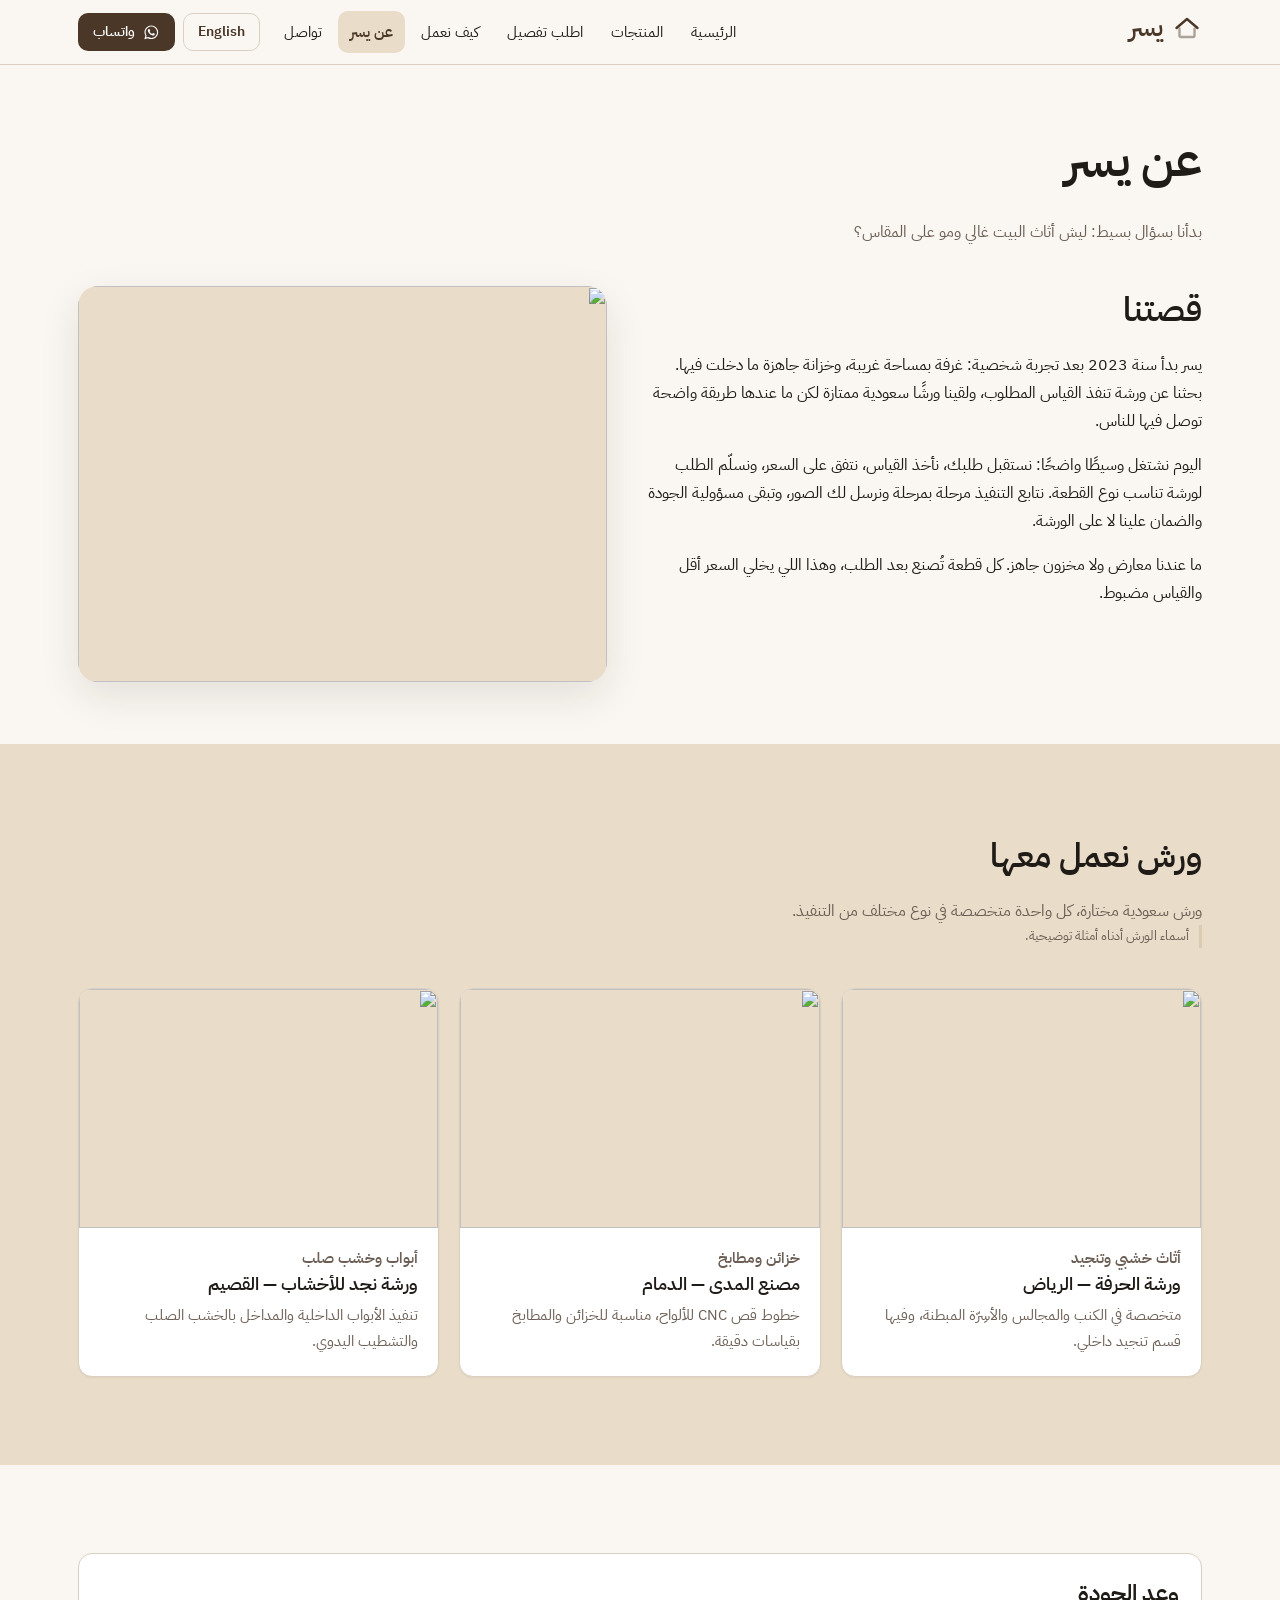
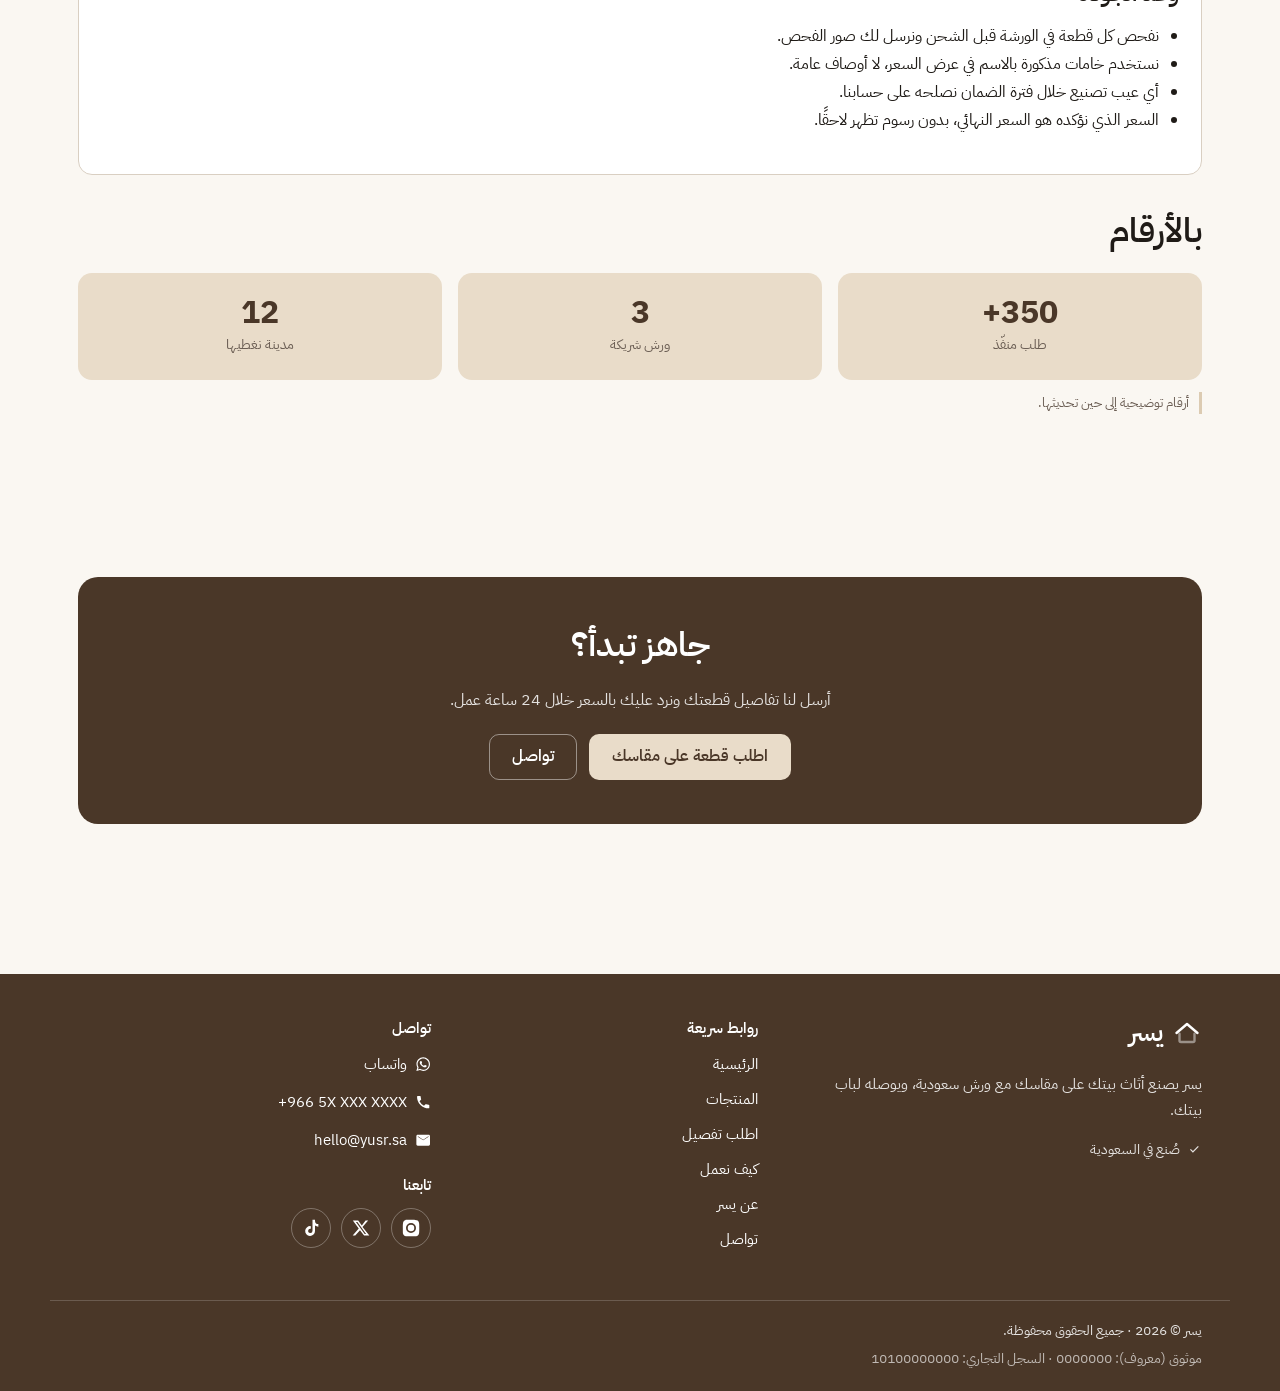
==== about.html @ 86673bbb "Yusr | يسر — bilingual made-to-order furnishing site A static, no-build site for a Saudi made-to-ord" ====
<!doctype html>
<html lang="ar" dir="rtl">
<head>
<meta charset="utf-8">
<meta name="viewport" content="width=device-width, initial-scale=1">
<title>عن يسر | صناعة سعودية على المقاس</title>
<meta name="description" content="قصة يسر، الورش الشريكة، ووعد الجودة الذي نلتزم به في كل طلب.">
<meta name="theme-color" content="#4A3728">
<meta property="og:type" content="website">
<meta property="og:site_name" content="يسر | Yusr">
<meta property="og:url" content="https://yasser1164-ux.github.io/yusr/about.html">
<!-- TODO: confirm — replace with a real 1200x630 og.png share image -->
<meta property="og:image" content="https://yasser1164-ux.github.io/yusr/assets/logo.svg">
<meta name="twitter:card" content="summary">
<link rel="canonical" href="https://yasser1164-ux.github.io/yusr/about.html">
<link rel="icon" type="image/svg+xml" href="assets/favicon.svg">
<link rel="preconnect" href="https://fonts.googleapis.com">
<link rel="preconnect" href="https://fonts.gstatic.com" crossorigin>
<link rel="stylesheet" href="https://fonts.googleapis.com/css2?family=IBM+Plex+Sans+Arabic:wght@400;500;600&family=IBM+Plex+Sans:wght@400;500;600&display=swap">
<link rel="stylesheet" href="css/styles.css">
</head>
<body data-page="about">
<div id="header-slot"></div>

<main id="main">
  <section class="section section--tight">
    <div class="container">
      <div class="section__head">
        <h1 data-i18n="about.title"></h1>
        <p data-i18n="about.lead"></p>
      </div>

      <div class="hero__grid" style="align-items:start">
        <div class="prose">
          <h2 data-i18n="about.storyTitle"></h2>
          <!-- TODO: confirm — founding year and the founding story details -->
          <p data-i18n="about.storyP1"></p>
          <p data-i18n="about.storyP2"></p>
          <p data-i18n="about.storyP3"></p>
        </div>

        <div class="hero__media">
          <!-- TODO: replace image -->
          <img src="https://picsum.photos/seed/yusr-workshop/1000/750" width="1000" height="750"
               alt="" loading="lazy" decoding="async">
        </div>
      </div>
    </div>
  </section>

  <section class="section section--sand">
    <div class="container">
      <div class="section__head">
        <h2 data-i18n="about.partnersTitle"></h2>
        <p data-i18n="about.partnersText"></p>
        <p class="note-sample" data-i18n="about.partnersNote"></p>
      </div>

      <!-- TODO: confirm — replace with the real partner workshops -->
      <div class="grid grid--3">
        <article class="card">
          <div class="cat-card__media"><!-- TODO: replace image -->
            <img src="https://picsum.photos/seed/yusr-partner-1/800/600" width="800" height="600" alt="" loading="lazy" decoding="async"></div>
          <div class="cat-card__body">
            <p class="partner__role" data-i18n="about.p1.s"></p>
            <h3 data-i18n="about.p1.n"></h3>
            <p data-i18n="about.p1.d"></p>
          </div>
        </article>

        <article class="card">
          <div class="cat-card__media"><!-- TODO: replace image -->
            <img src="https://picsum.photos/seed/yusr-partner-2/800/600" width="800" height="600" alt="" loading="lazy" decoding="async"></div>
          <div class="cat-card__body">
            <p class="partner__role" data-i18n="about.p2.s"></p>
            <h3 data-i18n="about.p2.n"></h3>
            <p data-i18n="about.p2.d"></p>
          </div>
        </article>

        <article class="card">
          <div class="cat-card__media"><!-- TODO: replace image -->
            <img src="https://picsum.photos/seed/yusr-partner-3/800/600" width="800" height="600" alt="" loading="lazy" decoding="async"></div>
          <div class="cat-card__body">
            <p class="partner__role" data-i18n="about.p3.s"></p>
            <h3 data-i18n="about.p3.n"></h3>
            <p data-i18n="about.p3.d"></p>
          </div>
        </article>
      </div>
    </div>
  </section>

  <section class="section">
    <div class="container">
      <div class="panel">
        <h2 data-i18n="about.promiseTitle"></h2>
        <ul>
          <li data-i18n="about.promiseList.a"></li>
          <li data-i18n="about.promiseList.b"></li>
          <li data-i18n="about.promiseList.c"></li>
          <li data-i18n="about.promiseList.d"></li>
        </ul>
      </div>

      <div style="margin-block-start:32px">
        <h2 data-i18n="about.statsTitle"></h2>
        <!-- TODO: confirm — replace these figures with real numbers -->
        <ul class="stats">
          <li class="stat"><strong>350+</strong><span data-i18n="about.stat1"></span></li>
          <li class="stat"><strong>3</strong><span data-i18n="about.stat2"></span></li>
          <li class="stat"><strong>12</strong><span data-i18n="about.stat3"></span></li>
        </ul>
        <p class="note-sample" style="margin-block-start:12px" data-i18n="about.statsNote"></p>
      </div>
    </div>
  </section>

  <section class="section section--tight">
    <div class="container">
      <div class="cta-band">
        <h2 data-i18n="how.cta"></h2>
        <p data-i18n="how.ctaText"></p>
        <div class="btn-row">
          <a class="btn btn--secondary" href="custom.html"><span data-i18n="home.hero.ctaSecondary"></span></a>
          <a class="btn btn--ghost" href="contact.html"><span data-i18n="nav.contact"></span></a>
        </div>
      </div>
    </div>
  </section>
</main>

<div id="footer-slot"></div>

<script type="module" src="js/main.js"></script>
</body>
</html>
---- css/styles.css ----
/* ==========================================================================
   Yusr | يسر — two-colour system: Walnut + Sand, on warm neutrals.
   Written with logical properties so RTL mirrors without overrides.
   ========================================================================== */

:root {
  /* Brand — only these two */
  --walnut: #4A3728;
  --sand: #E9DCC9;

  /* Neutrals */
  --bg: #FAF7F2;
  --surface: #FFFFFF;
  --text: #1F1B17;
  --muted: #6B5E54;
  --border: #D9CFC2;

  /* Derived */
  --walnut-soft: rgba(74, 55, 40, 0.08);
  --walnut-hover: #3A2B1F;
  --sand-deep: #DCCBB2;

  /* Type */
  --font-en: 'IBM Plex Sans', system-ui, -apple-system, 'Segoe UI', sans-serif;
  --font-ar: 'IBM Plex Sans Arabic', 'IBM Plex Sans', system-ui, 'Segoe UI', sans-serif;
  --font: var(--font-en);
  --line: 1.6;

  /* Space + shape */
  --radius-sm: 10px;
  --radius: 14px;
  --radius-lg: 20px;
  --shadow-sm: 0 1px 2px rgba(31, 27, 23, 0.05);
  --shadow: 0 6px 20px rgba(31, 27, 23, 0.07);
  --shadow-lg: 0 14px 40px rgba(31, 27, 23, 0.10);
  --container: 1180px;
  --gutter: 20px;
  --section-y: 56px;
}

:root:lang(ar),
html[lang='ar'] {
  --font: var(--font-ar);
  --line: 1.75;
}

/* ------------------------------------------------------------- reset --- */

*,
*::before,
*::after { box-sizing: border-box; }

html { -webkit-text-size-adjust: 100%; scroll-behavior: smooth; }

@media (prefers-reduced-motion: reduce) {
  html { scroll-behavior: auto; }
  *, *::before, *::after { animation-duration: .01ms !important; transition-duration: .01ms !important; }
}

body {
  margin: 0;
  background: var(--bg);
  color: var(--text);
  font-family: var(--font);
  font-size: 16px;
  line-height: var(--line);
  -webkit-font-smoothing: antialiased;
}

img, svg { display: block; max-width: 100%; }
img { height: auto; }
svg { width: 1.25em; height: 1.25em; flex: none; }

h1, h2, h3, h4, h5 {
  margin: 0 0 .5em;
  font-weight: 600;
  line-height: 1.25;
  letter-spacing: -0.01em;
}
html[lang='ar'] h1, html[lang='ar'] h2, html[lang='ar'] h3,
html[lang='ar'] h4, html[lang='ar'] h5 { line-height: 1.4; letter-spacing: 0; }

h1, .h1 { font-size: clamp(1.85rem, 1.2rem + 2.6vw, 3rem); }
h2, .h2 { font-size: clamp(1.5rem, 1.1rem + 1.6vw, 2.15rem); }
h3, .h3 { font-size: clamp(1.15rem, 1rem + .7vw, 1.4rem); }
.h5 { font-size: 1.05rem; font-weight: 600; margin-block: 1.5em .6em; }

p { margin: 0 0 1em; }
ul, ol { margin: 0 0 1em; padding-inline-start: 1.25em; }

a { color: var(--walnut); text-decoration-thickness: 1px; text-underline-offset: 3px; }
a:hover { color: var(--walnut-hover); }

:focus-visible {
  outline: 3px solid var(--walnut);
  outline-offset: 2px;
  border-radius: 4px;
}

/* Directional icons flip with the writing direction. */
[dir='rtl'] .i-dir { transform: scaleX(-1); }

/* --------------------------------------------------------- utilities --- */

.container {
  width: 100%;
  max-width: var(--container);
  margin-inline: auto;
  padding-inline: var(--gutter);
}

.visually-hidden {
  position: absolute !important;
  width: 1px; height: 1px;
  padding: 0; margin: -1px;
  overflow: hidden; clip: rect(0 0 0 0); clip-path: inset(50%);
  white-space: nowrap; border: 0;
}

.muted { color: var(--muted); }
.small { font-size: .875rem; }
.center { text-align: center; }
[hidden] { display: none !important; }

.skip-link {
  position: absolute;
  inset-block-start: -100px;
  inset-inline-start: var(--gutter);
  z-index: 100;
  background: var(--walnut);
  color: #fff;
  padding: 10px 16px;
  border-radius: 0 0 var(--radius-sm) var(--radius-sm);
  text-decoration: none;
}
.skip-link:focus { inset-block-start: 0; color: #fff; }

.section { padding-block: var(--section-y); }
.section--sand { background: var(--sand); }
.section--tight { padding-block: calc(var(--section-y) * .7); }

.section__head { max-width: 62ch; margin-block-end: 32px; }
.section__head--center { margin-inline: auto; text-align: center; }
.section__head p { color: var(--muted); margin: 0; }

.grid { display: grid; gap: 20px; }
.grid--2 { grid-template-columns: 1fr; }
.grid--3 { grid-template-columns: 1fr; }
.grid--4 { grid-template-columns: 1fr; }

.eyebrow {
  display: inline-flex;
  align-items: center;
  gap: 8px;
  font-size: .8rem;
  font-weight: 600;
  letter-spacing: .04em;
  text-transform: uppercase;
  color: var(--walnut);
  background: var(--sand);
  border-radius: 999px;
  padding: 6px 14px;
  margin-block-end: 16px;
}
html[lang='ar'] .eyebrow { text-transform: none; letter-spacing: 0; }

.chip {
  display: inline-flex;
  align-items: center;
  gap: 6px;
  font-size: .8rem;
  border-radius: 999px;
  padding: 5px 12px;
  margin: 0;
}
.chip--soft { background: var(--sand); color: var(--walnut); }

.notice {
  border: 1px solid var(--border);
  background: var(--surface);
  border-radius: var(--radius);
  padding: 20px;
}
.notice--warn { border-inline-start: 4px solid var(--walnut); }
.notice p:last-child { margin: 0; }

.note-sample {
  font-size: .8rem;
  color: var(--muted);
  border-inline-start: 3px solid var(--sand-deep);
  padding-inline-start: 10px;
}

/* ----------------------------------------------------------- buttons --- */

.btn {
  display: inline-flex;
  align-items: center;
  justify-content: center;
  gap: 8px;
  min-height: 46px;
  padding: 11px 22px;
  border: 1px solid transparent;
  border-radius: var(--radius-sm);
  font: inherit;
  font-weight: 600;
  line-height: 1.2;
  text-decoration: none;
  cursor: pointer;
  transition: background-color .18s ease, color .18s ease, border-color .18s ease, transform .18s ease;
}
.btn:active { transform: translateY(1px); }
.btn svg { width: 1.15em; height: 1.15em; }

.btn--primary { background: var(--walnut); color: #fff; }
.btn--primary:hover { background: var(--walnut-hover); color: #fff; }

.btn--secondary { background: var(--sand); color: var(--walnut); }
.btn--secondary:hover { background: var(--sand-deep); color: var(--walnut); }

.btn--ghost { background: transparent; color: var(--walnut); border-color: var(--border); }
.btn--ghost:hover { background: var(--walnut-soft); }

.btn--sm { min-height: 38px; padding: 7px 14px; font-size: .9rem; }
.btn--block { display: flex; width: 100%; }

.btn-row { display: flex; flex-wrap: wrap; gap: 12px; }

/* ------------------------------------------------------------ header --- */

.site-header {
  position: sticky;
  inset-block-start: 0;
  z-index: 50;
  background: rgba(250, 247, 242, 0.92);
  backdrop-filter: blur(8px);
  border-block-end: 1px solid var(--border);
}

.site-header__inner {
  display: flex;
  align-items: center;
  gap: 12px;
  min-height: 64px;
}

.site-header__brand { text-decoration: none; margin-inline-end: auto; }

.logo { display: inline-flex; align-items: center; gap: 9px; color: var(--walnut); }
.logo__mark { width: 30px; height: 30px; }
.logo__word { font-size: 1.45rem; font-weight: 600; line-height: 1; letter-spacing: -0.01em; }
html[lang='ar'] .logo__word { font-size: 1.6rem; }

.site-header__actions { display: flex; align-items: center; gap: 8px; }

.nav { display: none; }
.nav__list {
  display: flex;
  align-items: center;
  gap: 4px;
  list-style: none;
  margin: 0;
  padding: 0;
}
.nav__link {
  display: block;
  padding: 8px 12px;
  border-radius: var(--radius-sm);
  color: var(--text);
  text-decoration: none;
  font-size: .95rem;
}
.nav__link:hover { background: var(--walnut-soft); color: var(--walnut); }
.nav__link[aria-current='page'] { color: var(--walnut); font-weight: 600; background: var(--sand); }

.nav-toggle {
  display: inline-flex;
  align-items: center;
  justify-content: center;
  width: 42px; height: 42px;
  padding: 0;
  background: transparent;
  border: 1px solid var(--border);
  border-radius: var(--radius-sm);
  color: var(--walnut);
  cursor: pointer;
}
.nav-toggle__close { display: none; }
.nav-toggle[aria-expanded='true'] .nav-toggle__open { display: none; }
.nav-toggle[aria-expanded='true'] .nav-toggle__close { display: inline-flex; }

body.nav-open .nav {
  display: block;
  position: fixed;
  inset-block-start: 64px;
  inset-inline: 0;
  inset-block-end: 0;
  background: var(--bg);
  border-block-start: 1px solid var(--border);
  padding: 16px var(--gutter) 40px;
  overflow-y: auto;
}
body.nav-open .nav__list { flex-direction: column; align-items: stretch; gap: 2px; }
body.nav-open .nav__link { padding: 14px 12px; font-size: 1.05rem; }
body.nav-open { overflow: hidden; }

.header-wa span:not(.visually-hidden) { display: none; }

/* --------------------------------------------------------------- hero -- */

.hero { padding-block: 32px var(--section-y); }
.hero__grid { display: grid; gap: 28px; align-items: center; }
.hero__title { margin-block-end: .4em; }
.hero__text { font-size: 1.05rem; color: var(--muted); max-width: 54ch; }
.hero__media {
  position: relative;
  border-radius: var(--radius-lg);
  overflow: hidden;
  box-shadow: var(--shadow-lg);
  background: var(--sand);
  aspect-ratio: 4 / 3;
}
.hero__media img { width: 100%; height: 100%; object-fit: cover; }

.hero__badges {
  display: flex;
  flex-wrap: wrap;
  gap: 10px;
  margin-block-start: 24px;
  padding: 0;
  list-style: none;
}
.hero__badges li {
  display: inline-flex;
  align-items: center;
  gap: 7px;
  font-size: .85rem;
  color: var(--walnut);
  background: var(--sand);
  border-radius: 999px;
  padding: 7px 14px;
}
.hero__badges svg { width: 1em; height: 1em; }

/* -------------------------------------------------------------- cards -- */

.card {
  background: var(--surface);
  border: 1px solid var(--border);
  border-radius: var(--radius);
  box-shadow: var(--shadow-sm);
  overflow: hidden;
  transition: box-shadow .2s ease, transform .2s ease;
}
.card:hover { box-shadow: var(--shadow); transform: translateY(-2px); }

.value-card {
  background: var(--surface);
  border: 1px solid var(--border);
  border-radius: var(--radius);
  padding: 24px;
}
.value-card__icon {
  display: inline-flex;
  align-items: center;
  justify-content: center;
  width: 46px; height: 46px;
  border-radius: 12px;
  background: var(--sand);
  color: var(--walnut);
  margin-block-end: 14px;
}
.value-card__icon svg { width: 1.5em; height: 1.5em; }
.value-card h3 { font-size: 1.05rem; }
.value-card p { margin: 0; color: var(--muted); font-size: .95rem; }

/* Category cards */
.cat-card {
  display: flex;
  flex-direction: column;
  background: var(--surface);
  border: 1px solid var(--border);
  border-radius: var(--radius);
  overflow: hidden;
  text-decoration: none;
  color: inherit;
  box-shadow: var(--shadow-sm);
  transition: box-shadow .2s ease, transform .2s ease;
}
.cat-card:hover { box-shadow: var(--shadow); transform: translateY(-2px); color: inherit; }
.cat-card__media { aspect-ratio: 3 / 2; background: var(--sand); }
.cat-card__media img { width: 100%; height: 100%; object-fit: cover; }
.cat-card__body { padding: 18px 20px 22px; }
.cat-card__body h3 { font-size: 1.1rem; margin-block-end: .35em; }
.cat-card__body p { margin: 0; color: var(--muted); font-size: .92rem; }
.cat-card__more {
  display: inline-flex; align-items: center; gap: 6px;
  margin-block-start: 14px; font-weight: 600; font-size: .9rem; color: var(--walnut);
}
.cat-card__more svg { width: 1em; height: 1em; }

/* Product cards */
.product-card { display: flex; flex-direction: column; }
.product-card__media { display: block; aspect-ratio: 4 / 3; background: var(--sand); }
.product-card__img { width: 100%; height: 100%; object-fit: cover; }
.product-card__body { display: flex; flex-direction: column; gap: 10px; padding: 18px 18px 20px; flex: 1; }
.product-card__body > .chip { align-self: start; }
.product-card__title { font-size: 1.05rem; margin: 0; }
.product-card__title a { text-decoration: none; }
.product-card__title a:hover { text-decoration: underline; }
.product-card__short { margin: 0; font-size: .9rem; }
.product-card__meta { list-style: none; margin: 0; padding: 0; display: grid; gap: 6px; font-size: .85rem; color: var(--muted); }
.product-card__meta li { display: flex; align-items: center; gap: 7px; }
.product-card__meta svg { width: 1.05em; height: 1.05em; color: var(--walnut); }
.product-card .btn { margin-block-start: auto; }

.price { margin: 0; display: flex; align-items: baseline; gap: 6px; flex-wrap: wrap; }
.price__label { font-size: .82rem; color: var(--muted); }
.price__value { font-size: 1.15rem; color: var(--walnut); }

/* --------------------------------------------------------- catalogue --- */

.catalog__tools { display: grid; gap: 16px; margin-block-end: 24px; }
.catalog__filters { display: flex; flex-wrap: wrap; gap: 8px; }

.chip--filter {
  background: var(--surface);
  border: 1px solid var(--border);
  color: var(--text);
  font: inherit;
  font-size: .9rem;
  cursor: pointer;
  padding: 8px 16px;
  min-height: 40px;
}
.chip--filter:hover { background: var(--walnut-soft); }
.chip--filter[aria-pressed='true'] {
  background: var(--walnut);
  border-color: var(--walnut);
  color: #fff;
  font-weight: 600;
}

.search {
  position: relative;
  display: flex;
  align-items: center;
}
.search input {
  width: 100%;
  min-height: 46px;
  padding: 11px 16px;
  border: 1px solid var(--border);
  border-radius: var(--radius-sm);
  background: var(--surface);
  font: inherit;
  color: var(--text);
}
.catalog__count { font-size: .9rem; color: var(--muted); margin: 0; }

/* ------------------------------------------------------ product page --- */

.breadcrumb { margin-block-end: 20px; font-size: .9rem; }
.breadcrumb a { display: inline-flex; align-items: center; gap: 6px; text-decoration: none; }
.breadcrumb a:hover { text-decoration: underline; }
.breadcrumb svg { width: 1em; height: 1em; transform: scaleX(-1); }
[dir='rtl'] .breadcrumb svg { transform: none; }

.detail { display: grid; gap: 32px; align-items: start; }
.gallery { margin: 0; }
.gallery__main {
  border-radius: var(--radius-lg);
  overflow: hidden;
  background: var(--sand);
  aspect-ratio: 4 / 3;
  box-shadow: var(--shadow);
}
.gallery__main img { width: 100%; height: 100%; object-fit: cover; }
.gallery__thumbs { display: flex; gap: 10px; margin-block-start: 12px; flex-wrap: wrap; }
.gallery__thumb {
  width: 78px;
  padding: 0;
  border: 2px solid transparent;
  border-radius: var(--radius-sm);
  overflow: hidden;
  background: var(--sand);
  cursor: pointer;
  aspect-ratio: 4 / 3;
}
.gallery__thumb img { width: 100%; height: 100%; object-fit: cover; }
.gallery__thumb[aria-pressed='true'] { border-color: var(--walnut); }

.detail__title { margin-block: .2em .3em; }
.detail__price { display: flex; align-items: baseline; gap: 8px; flex-wrap: wrap; font-size: 1.1rem; margin-block-end: .2em; }
.detail__price strong { color: var(--walnut); font-size: 1.25rem; }
.detail__desc { margin-block-start: 1.2em; }
.detail__options {
  background: var(--sand);
  border-radius: var(--radius);
  padding: 20px;
  margin-block: 24px;
}
.detail__options .h5 { margin-block-start: 0; }

.specs { margin: 0; border: 1px solid var(--border); border-radius: var(--radius); overflow: hidden; background: var(--surface); }
.specs__row { display: grid; grid-template-columns: 1fr 1.4fr; gap: 12px; padding: 12px 16px; border-block-end: 1px solid var(--border); }
.specs__row:last-child { border-block-end: 0; }
.specs dt { color: var(--muted); font-size: .9rem; margin: 0; }
.specs dd { margin: 0; font-size: .95rem; }

/* --------------------------------------------------------- processes --- */

.steps { list-style: none; margin: 0; padding: 0; display: grid; gap: 18px; counter-reset: step; }
.step {
  position: relative;
  background: var(--surface);
  border: 1px solid var(--border);
  border-radius: var(--radius);
  padding: 24px 22px;
}
.step__num {
  display: inline-flex;
  align-items: center;
  justify-content: center;
  width: 38px; height: 38px;
  border-radius: 50%;
  background: var(--walnut);
  color: #fff;
  font-weight: 600;
  margin-block-end: 14px;
}
.step h3 { font-size: 1.05rem; }
.step p { margin: 0; color: var(--muted); font-size: .95rem; }

/* ------------------------------------------------------ testimonials --- */

.quote {
  background: var(--surface);
  border: 1px solid var(--border);
  border-radius: var(--radius);
  padding: 24px;
  margin: 0;
  display: flex;
  flex-direction: column;
  gap: 14px;
}
.quote blockquote { margin: 0; font-size: 1rem; }
.quote figcaption { color: var(--muted); font-size: .9rem; margin-block-start: auto; }
.quote figcaption strong { color: var(--text); display: block; font-weight: 600; }

/* -------------------------------------------------------------- trust -- */

.trust { display: grid; gap: 16px; }
.trust__item {
  background: var(--surface);
  border: 1px solid var(--border);
  border-radius: var(--radius);
  padding: 18px 20px;
  display: flex;
  align-items: center;
  gap: 14px;
}
.trust__item svg { width: 1.6em; height: 1.6em; color: var(--walnut); }
.trust__item p { margin: 0; font-size: .92rem; }
.trust__item strong { display: block; font-size: .82rem; color: var(--muted); font-weight: 400; }

/* ---------------------------------------------------------- accordion -- */

.accordion { border: 1px solid var(--border); border-radius: var(--radius); overflow: hidden; background: var(--surface); }
.accordion__item + .accordion__item { border-block-start: 1px solid var(--border); }
.accordion__trigger {
  display: flex;
  align-items: center;
  justify-content: space-between;
  gap: 16px;
  width: 100%;
  padding: 18px 20px;
  background: transparent;
  border: 0;
  font: inherit;
  font-weight: 600;
  color: var(--text);
  text-align: start;
  cursor: pointer;
}
.accordion__trigger:hover { background: var(--walnut-soft); }
.accordion__trigger svg { color: var(--walnut); transition: transform .2s ease; }
.accordion__trigger[aria-expanded='true'] svg { transform: rotate(180deg); }
.accordion__panel { padding: 0 20px 20px; color: var(--muted); }
.accordion__panel p { margin: 0; }

/* -------------------------------------------------------------- forms -- */

.form { display: grid; gap: 20px; }
.form__section {
  background: var(--surface);
  border: 1px solid var(--border);
  border-radius: var(--radius);
  padding: 22px 20px;
}
.form__section legend {
  font-weight: 600;
  padding-inline: 8px;
  margin-inline-start: -8px;
}
.form__grid { display: grid; gap: 16px; margin-block-start: 14px; }

.field { display: grid; gap: 6px; margin: 0; }
.field__label { font-size: .92rem; font-weight: 600; }
.field__label .optional { font-weight: 400; color: var(--muted); font-size: .85em; }
.field__input, .field textarea, .field select {
  width: 100%;
  min-height: 46px;
  padding: 11px 14px;
  border: 1px solid var(--border);
  border-radius: var(--radius-sm);
  background: var(--surface);
  font: inherit;
  color: var(--text);
}
.field textarea { min-height: 120px; resize: vertical; }
.field__input:focus-visible, .field textarea:focus-visible, .field select:focus-visible { border-color: var(--walnut); }
.field__hint { font-size: .82rem; color: var(--muted); margin: 0; }
.field__error { font-size: .85rem; color: #8A2B18; font-weight: 600; margin: 0; }
.field [aria-invalid='true'] { border-color: #8A2B18; }
.field__input[aria-invalid='true'], .field textarea[aria-invalid='true'], .field select[aria-invalid='true'] { border-color: #8A2B18; }

.dims { display: grid; grid-template-columns: repeat(3, 1fr); gap: 10px; }
.dims .field__label { font-size: .82rem; font-weight: 400; color: var(--muted); }

.form__actions { display: grid; gap: 10px; }

.success {
  background: var(--sand);
  border-radius: var(--radius);
  padding: 28px 24px;
  text-align: center;
}
.success__icon {
  display: inline-flex; align-items: center; justify-content: center;
  width: 56px; height: 56px; border-radius: 50%;
  background: var(--walnut); color: #fff; margin-block-end: 14px;
}
.success__icon svg { width: 1.8em; height: 1.8em; }
.success h2 { font-size: 1.3rem; }
.success h2:focus-visible { outline-offset: 6px; }
.success .btn-row { justify-content: center; margin-block-start: 18px; }

/* -------------------------------------------------------------- prose -- */

.prose { max-width: 70ch; }
.prose h2 { margin-block-start: 1.6em; }
.prose h2:first-child { margin-block-start: 0; }
.prose ul { padding-inline-start: 1.15em; }
.prose li { margin-block-end: .5em; }
.prose li::marker { color: var(--walnut); }

.panel {
  background: var(--surface);
  border: 1px solid var(--border);
  border-radius: var(--radius);
  padding: 24px 22px;
}
.panel + .panel { margin-block-start: 18px; }
.panel h2 { margin-block-start: 0; font-size: clamp(1.2rem, 1.05rem + .5vw, 1.45rem); }

.partner__role { font-size: .85rem; color: var(--walnut); font-weight: 600; margin-block-end: .4em; }

.stats { display: grid; gap: 16px; list-style: none; margin: 0; padding: 0; }
.stat { background: var(--sand); border-radius: var(--radius); padding: 22px; text-align: center; }
.stat strong { display: block; font-size: 2rem; color: var(--walnut); line-height: 1.1; }
.stat span { font-size: .9rem; color: var(--muted); }

.contact-card {
  background: var(--surface);
  border: 1px solid var(--border);
  border-radius: var(--radius);
  padding: 22px 20px;
  display: flex;
  flex-direction: column;
  gap: 8px;
}
.contact-card__icon {
  display: inline-flex; align-items: center; justify-content: center;
  width: 44px; height: 44px; border-radius: 12px;
  background: var(--sand); color: var(--walnut);
}
.contact-card h2 { font-size: 1.05rem; margin: 0; }
.contact-card p { margin: 0; color: var(--muted); font-size: .93rem; }
.contact-card a { font-weight: 600; }

.map-placeholder {
  border: 1px dashed var(--border);
  border-radius: var(--radius);
  background: var(--sand);
  color: var(--muted);
  min-height: 220px;
  display: grid;
  place-items: center;
  text-align: center;
  padding: 24px;
}

.coverage { list-style: none; margin: 0; padding: 0; display: flex; flex-wrap: wrap; gap: 8px; }
.coverage li {
  background: var(--surface);
  border: 1px solid var(--border);
  border-radius: 999px;
  padding: 7px 14px;
  font-size: .9rem;
  display: inline-flex;
  align-items: center;
  gap: 6px;
}
.coverage svg { width: 1em; height: 1em; color: var(--walnut); }

.cta-band {
  background: var(--walnut);
  color: #fff;
  border-radius: var(--radius-lg);
  padding: 34px 26px;
  text-align: center;
}
.cta-band h2 { color: #fff; }
.cta-band p { color: rgba(255, 255, 255, .85); max-width: 52ch; margin-inline: auto; }
.cta-band .btn-row { justify-content: center; margin-block-start: 20px; }
.cta-band .btn--secondary { background: var(--sand); color: var(--walnut); }
.cta-band .btn--ghost { color: #fff; border-color: rgba(255, 255, 255, .45); }
.cta-band .btn--ghost:hover { background: rgba(255, 255, 255, .12); color: #fff; }

/* ------------------------------------------------------------- footer -- */

.site-footer {
  background: var(--walnut);
  color: rgba(255, 255, 255, .85);
  padding-block: 44px 20px;
  margin-block-start: var(--section-y);
}
.site-footer a { color: #fff; text-decoration: none; }
.site-footer a:hover { color: #fff; text-decoration: underline; }
.site-footer .logo { color: #fff; }
.site-footer__grid { display: grid; gap: 32px; }
.site-footer__brand { display: inline-block; margin-block-end: 14px; }
.site-footer__about { max-width: 42ch; font-size: .93rem; }
.site-footer__title { font-size: .95rem; color: #fff; margin-block: 0 12px; }
.site-footer__links { list-style: none; margin: 0 0 18px; padding: 0; display: grid; gap: 9px; font-size: .93rem; }
.with-icon { display: inline-flex; align-items: center; gap: 8px; }
.with-icon svg { width: 1.1em; height: 1.1em; }
.site-footer__made { display: inline-flex; align-items: center; gap: 7px; font-size: .85rem; margin: 0; }
.site-footer__made svg { width: 1.1em; height: 1.1em; }

.social { display: flex; gap: 10px; }
.social__link {
  display: inline-flex; align-items: center; justify-content: center;
  width: 40px; height: 40px;
  border: 1px solid rgba(255, 255, 255, .3);
  border-radius: 50%;
}
.social__link:hover { background: rgba(255, 255, 255, .14); }

.site-footer__bottom {
  border-block-start: 1px solid rgba(255, 255, 255, .18);
  margin-block-start: 30px;
  padding-block-start: 18px;
  font-size: .85rem;
  display: grid;
  gap: 4px;
}
.site-footer__bottom p { margin: 0; }
.site-footer__bottom .muted { color: rgba(255, 255, 255, .65); }

/* -------------------------------------------------------- breakpoints -- */

@media (min-width: 600px) {
  .grid--2, .grid--3, .grid--4 { grid-template-columns: repeat(2, 1fr); }
  .trust { grid-template-columns: repeat(3, 1fr); }
  .stats { grid-template-columns: repeat(3, 1fr); }
  .form__grid { grid-template-columns: repeat(2, 1fr); }
  .form__grid .field--full { grid-column: 1 / -1; }
  .form__actions { grid-auto-flow: column; justify-content: start; }
  .catalog__tools { grid-template-columns: 1fr auto; align-items: center; }
  .catalog__tools .search { grid-column: 1 / -1; order: -1; max-width: 420px; }
}

@media (min-width: 768px) {
  :root { --section-y: 72px; --gutter: 28px; }
  .nav { display: block; }
  .nav-toggle { display: none; }
  .header-wa span:not(.visually-hidden) { display: inline; }
  .hero__grid { grid-template-columns: 1.05fr 1fr; gap: 40px; }
  .hero { padding-block: 48px var(--section-y); }
  .steps { grid-template-columns: repeat(2, 1fr); }
  .detail { grid-template-columns: 1.1fr 1fr; gap: 40px; }
  .site-footer__grid { grid-template-columns: 1.4fr 1fr 1.2fr; }
  .cta-band { padding: 44px 40px; }
}

@media (min-width: 1024px) {
  .grid--3 { grid-template-columns: repeat(3, 1fr); }
  .grid--4 { grid-template-columns: repeat(4, 1fr); }
  .steps { grid-template-columns: repeat(4, 1fr); }
  .section__head { margin-block-end: 40px; }
}

@media (min-width: 1280px) {
  :root { --section-y: 88px; }
}

/* Small phones (360px is the primary device) — keep everything breathable. */
@media (max-width: 380px) {
  :root { --gutter: 16px; }
  .logo__word { font-size: 1.3rem; }
  .btn { padding-inline: 16px; }
  .dims { grid-template-columns: 1fr; }
}

@media print {
  .site-header, .site-footer, .btn, .nav-toggle { display: none !important; }
  body { background: #fff; }
}
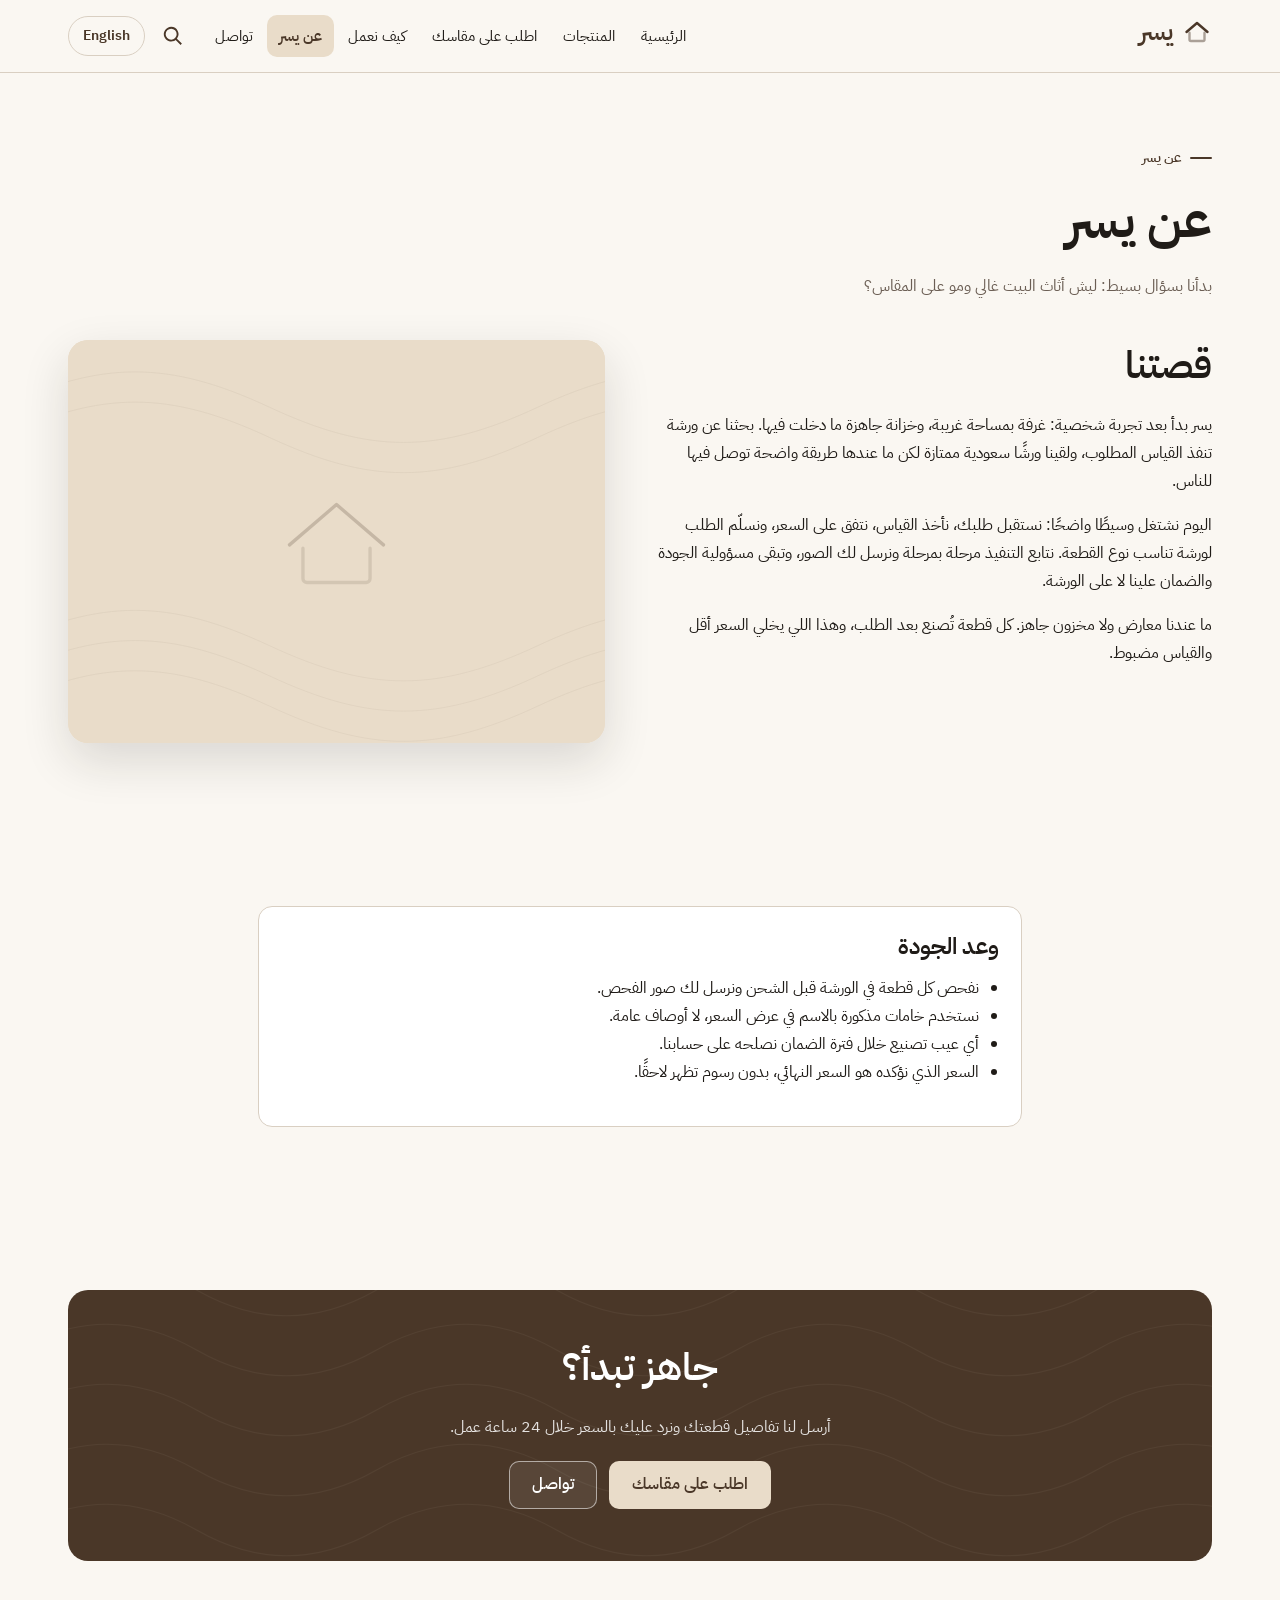
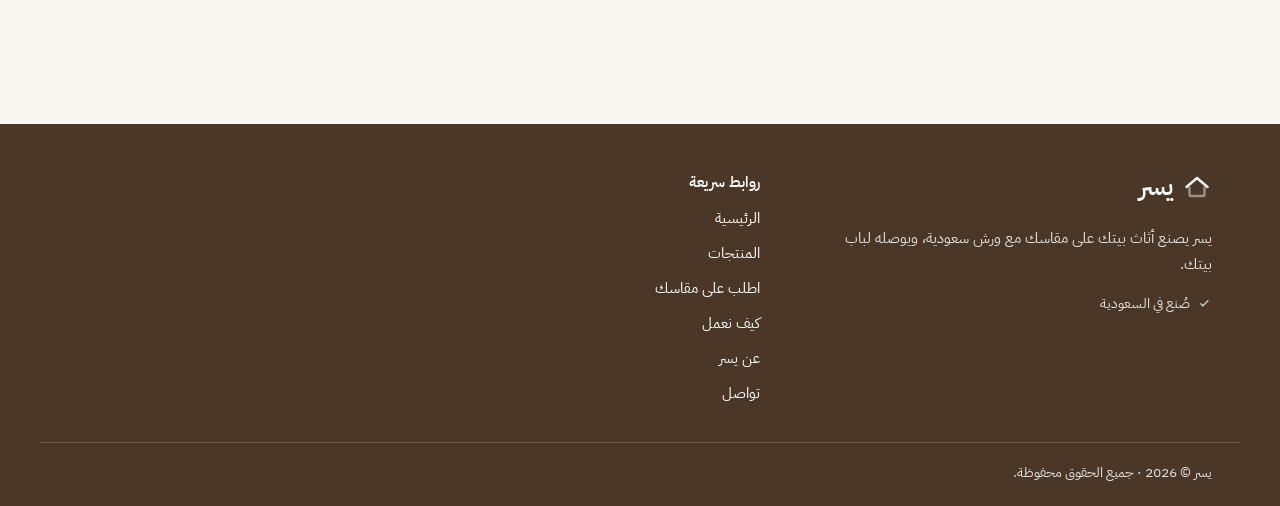
==== commit 1b27b117: "Rebuild the site on a JSON content layer with a new catalog and homepage Content layer - All busines" ====
--- a/about.html
+++ b/about.html
@@ -1,5 +1,5 @@
 <!doctype html>
-<html lang="ar" dir="rtl">
+<html lang="ar" dir="rtl" class="pre">
 <head>
 <meta charset="utf-8">
 <meta name="viewport" content="width=device-width, initial-scale=1">
@@ -9,91 +9,46 @@
 <meta property="og:type" content="website">
 <meta property="og:site_name" content="يسر | Yusr">
 <meta property="og:url" content="https://yasser1164-ux.github.io/yusr/about.html">
-<!-- TODO: confirm — replace with a real 1200x630 og.png share image -->
 <meta property="og:image" content="https://yasser1164-ux.github.io/yusr/assets/logo.svg">
 <meta name="twitter:card" content="summary">
 <link rel="canonical" href="https://yasser1164-ux.github.io/yusr/about.html">
 <link rel="icon" type="image/svg+xml" href="assets/favicon.svg">
 <link rel="preconnect" href="https://fonts.googleapis.com">
 <link rel="preconnect" href="https://fonts.gstatic.com" crossorigin>
-<link rel="stylesheet" href="https://fonts.googleapis.com/css2?family=IBM+Plex+Sans+Arabic:wght@400;500;600&family=IBM+Plex+Sans:wght@400;500;600&display=swap">
+<link rel="stylesheet" href="https://fonts.googleapis.com/css2?family=IBM+Plex+Sans+Arabic:wght@400;500;600&family=IBM+Plex+Sans:wght@400;500;600&display=swap" media="print" onload="this.media='all'">
+<noscript><link rel="stylesheet" href="https://fonts.googleapis.com/css2?family=IBM+Plex+Sans+Arabic:wght@400;500;600&family=IBM+Plex+Sans:wght@400;500;600&display=swap"></noscript>
 <link rel="stylesheet" href="css/styles.css">
+<noscript><style>html.pre main > * { visibility: visible; }</style></noscript>
 </head>
-<body data-page="about">
+<body data-page="about" data-async>
 <div id="header-slot"></div>
 
 <main id="main">
   <section class="section section--tight">
     <div class="container">
-      <div class="section__head">
-        <h1 data-i18n="about.title"></h1>
-        <p data-i18n="about.lead"></p>
+      <div class="sec-head">
+        <p class="eyebrow" data-i18n="nav.about"></p>
+        <h1 class="sec-head__title" data-i18n="about.title"></h1>
+        <p class="sec-head__text" data-i18n="about.lead"></p>
       </div>
-
-      <div class="hero__grid" style="align-items:start">
-        <div class="prose">
+      <div class="two-col">
+        <div class="prose reveal">
           <h2 data-i18n="about.storyTitle"></h2>
-          <!-- TODO: confirm — founding year and the founding story details -->
           <p data-i18n="about.storyP1"></p>
           <p data-i18n="about.storyP2"></p>
           <p data-i18n="about.storyP3"></p>
         </div>
-
-        <div class="hero__media">
-          <!-- TODO: replace image -->
-          <img src="https://picsum.photos/seed/yusr-workshop/1000/750" width="1000" height="750"
-               alt="" loading="lazy" decoding="async">
-        </div>
+        <div class="media-frame reveal" id="about-media"></div>
       </div>
     </div>
   </section>
 
-  <section class="section section--sand">
-    <div class="container">
-      <div class="section__head">
-        <h2 data-i18n="about.partnersTitle"></h2>
-        <p data-i18n="about.partnersText"></p>
-        <p class="note-sample" data-i18n="about.partnersNote"></p>
-      </div>
-
-      <!-- TODO: confirm — replace with the real partner workshops -->
-      <div class="grid grid--3">
-        <article class="card">
-          <div class="cat-card__media"><!-- TODO: replace image -->
-            <img src="https://picsum.photos/seed/yusr-partner-1/800/600" width="800" height="600" alt="" loading="lazy" decoding="async"></div>
-          <div class="cat-card__body">
-            <p class="partner__role" data-i18n="about.p1.s"></p>
-            <h3 data-i18n="about.p1.n"></h3>
-            <p data-i18n="about.p1.d"></p>
-          </div>
-        </article>
-
-        <article class="card">
-          <div class="cat-card__media"><!-- TODO: replace image -->
-            <img src="https://picsum.photos/seed/yusr-partner-2/800/600" width="800" height="600" alt="" loading="lazy" decoding="async"></div>
-          <div class="cat-card__body">
-            <p class="partner__role" data-i18n="about.p2.s"></p>
-            <h3 data-i18n="about.p2.n"></h3>
-            <p data-i18n="about.p2.d"></p>
-          </div>
-        </article>
-
-        <article class="card">
-          <div class="cat-card__media"><!-- TODO: replace image -->
-            <img src="https://picsum.photos/seed/yusr-partner-3/800/600" width="800" height="600" alt="" loading="lazy" decoding="async"></div>
-          <div class="cat-card__body">
-            <p class="partner__role" data-i18n="about.p3.s"></p>
-            <h3 data-i18n="about.p3.n"></h3>
-            <p data-i18n="about.p3.d"></p>
-          </div>
-        </article>
-      </div>
-    </div>
-  </section>
+  <!-- Partner workshops: data/site.json → partners (hidden while empty) -->
+  <section class="section section--sand" id="partners" hidden></section>
 
   <section class="section">
-    <div class="container">
-      <div class="panel">
+    <div class="container container--narrow">
+      <div class="panel reveal">
         <h2 data-i18n="about.promiseTitle"></h2>
         <ul>
           <li data-i18n="about.promiseList.a"></li>
@@ -102,28 +57,20 @@
           <li data-i18n="about.promiseList.d"></li>
         </ul>
       </div>
-
-      <div style="margin-block-start:32px">
-        <h2 data-i18n="about.statsTitle"></h2>
-        <!-- TODO: confirm — replace these figures with real numbers -->
-        <ul class="stats">
-          <li class="stat"><strong>350+</strong><span data-i18n="about.stat1"></span></li>
-          <li class="stat"><strong>3</strong><span data-i18n="about.stat2"></span></li>
-          <li class="stat"><strong>12</strong><span data-i18n="about.stat3"></span></li>
-        </ul>
-        <p class="note-sample" style="margin-block-start:12px" data-i18n="about.statsNote"></p>
-      </div>
     </div>
   </section>
 
+  <!-- Figures: data/site.json → stats (hidden while empty) -->
+  <section class="section section--sand section--tight" id="stats" hidden></section>
+
   <section class="section section--tight">
     <div class="container">
-      <div class="cta-band">
-        <h2 data-i18n="how.cta"></h2>
-        <p data-i18n="how.ctaText"></p>
+      <div class="cta-band reveal">
+        <h2 data-i18n="home.cta.title"></h2>
+        <p data-i18n="home.cta.text"></p>
         <div class="btn-row">
-          <a class="btn btn--secondary" href="custom.html"><span data-i18n="home.hero.ctaSecondary"></span></a>
-          <a class="btn btn--ghost" href="contact.html"><span data-i18n="nav.contact"></span></a>
+          <a class="btn btn--sand" href="custom.html"><span data-i18n="common.customCta"></span></a>
+          <a class="btn btn--ghost-light" href="contact.html"><span data-i18n="nav.contact"></span></a>
         </div>
       </div>
     </div>
@@ -133,5 +80,6 @@
 <div id="footer-slot"></div>
 
 <script type="module" src="js/main.js"></script>
+<script type="module" src="js/info.js"></script>
 </body>
 </html>
--- a/css/styles.css
+++ b/css/styles.css
@@ -1,62 +1,49 @@
 /* ==========================================================================
-   Yusr | يسر — two-colour system: Walnut + Sand, on warm neutrals.
-   Written with logical properties so RTL mirrors without overrides.
+   Yusr | يسر — walnut + sand on warm neutrals.
+   Logical properties throughout, so RTL mirrors without overrides.
    ========================================================================== */
 
 :root {
-  /* Brand — only these two */
   --walnut: #4A3728;
+  --walnut-deep: #3A2B1F;
+  --walnut-soft: rgba(74, 55, 40, 0.08);
   --sand: #E9DCC9;
-
-  /* Neutrals */
+  --sand-deep: #DCCBB2;
   --bg: #FAF7F2;
   --surface: #FFFFFF;
   --text: #1F1B17;
   --muted: #6B5E54;
   --border: #D9CFC2;
-
-  /* Derived */
-  --walnut-soft: rgba(74, 55, 40, 0.08);
-  --walnut-hover: #3A2B1F;
-  --sand-deep: #DCCBB2;
-
-  /* Type */
+  --error: #8A2B18;
+
   --font-en: 'IBM Plex Sans', system-ui, -apple-system, 'Segoe UI', sans-serif;
   --font-ar: 'IBM Plex Sans Arabic', 'IBM Plex Sans', system-ui, 'Segoe UI', sans-serif;
   --font: var(--font-en);
   --line: 1.6;
 
-  /* Space + shape */
-  --radius-sm: 10px;
-  --radius: 14px;
-  --radius-lg: 20px;
+  --r-sm: 10px;
+  --r: 14px;
+  --r-lg: 20px;
   --shadow-sm: 0 1px 2px rgba(31, 27, 23, 0.05);
-  --shadow: 0 6px 20px rgba(31, 27, 23, 0.07);
-  --shadow-lg: 0 14px 40px rgba(31, 27, 23, 0.10);
-  --container: 1180px;
+  --shadow: 0 8px 24px rgba(31, 27, 23, 0.08);
+  --shadow-lg: 0 18px 48px rgba(31, 27, 23, 0.14);
+  --container: 1200px;
   --gutter: 20px;
   --section-y: 56px;
-}
-
-:root:lang(ar),
-html[lang='ar'] {
-  --font: var(--font-ar);
-  --line: 1.75;
-}
+  --hdr-h: 64px;
+  --t: 200ms ease;
+}
+
+html[lang='ar'] { --font: var(--font-ar); --line: 1.75; }
 
 /* ------------------------------------------------------------- reset --- */
 
-*,
-*::before,
-*::after { box-sizing: border-box; }
-
+*, *::before, *::after { box-sizing: border-box; }
 html { -webkit-text-size-adjust: 100%; scroll-behavior: smooth; }
-
 @media (prefers-reduced-motion: reduce) {
   html { scroll-behavior: auto; }
   *, *::before, *::after { animation-duration: .01ms !important; transition-duration: .01ms !important; }
 }
-
 body {
   margin: 0;
   background: var(--bg);
@@ -66,755 +53,580 @@
   line-height: var(--line);
   -webkit-font-smoothing: antialiased;
 }
+body.is-locked { overflow: hidden; }
 
 img, svg { display: block; max-width: 100%; }
 img { height: auto; }
 svg { width: 1.25em; height: 1.25em; flex: none; }
 
-h1, h2, h3, h4, h5 {
-  margin: 0 0 .5em;
-  font-weight: 600;
-  line-height: 1.25;
-  letter-spacing: -0.01em;
-}
-html[lang='ar'] h1, html[lang='ar'] h2, html[lang='ar'] h3,
-html[lang='ar'] h4, html[lang='ar'] h5 { line-height: 1.4; letter-spacing: 0; }
-
-h1, .h1 { font-size: clamp(1.85rem, 1.2rem + 2.6vw, 3rem); }
-h2, .h2 { font-size: clamp(1.5rem, 1.1rem + 1.6vw, 2.15rem); }
+h1, h2, h3, h4 { margin: 0 0 .5em; font-weight: 600; line-height: 1.2; letter-spacing: -0.015em; }
+html[lang='ar'] :is(h1, h2, h3, h4) { line-height: 1.35; letter-spacing: 0; }
+h1, .h1 { font-size: clamp(2rem, 1.3rem + 2.6vw, 3.2rem); }
+h2, .h2 { font-size: clamp(1.6rem, 1.15rem + 1.7vw, 2.4rem); }
 h3, .h3 { font-size: clamp(1.15rem, 1rem + .7vw, 1.4rem); }
-.h5 { font-size: 1.05rem; font-weight: 600; margin-block: 1.5em .6em; }
+.h5 { font-size: 1.05rem; font-weight: 600; margin-block: 1.6em .6em; }
 
 p { margin: 0 0 1em; }
 ul, ol { margin: 0 0 1em; padding-inline-start: 1.25em; }
-
-a { color: var(--walnut); text-decoration-thickness: 1px; text-underline-offset: 3px; }
-a:hover { color: var(--walnut-hover); }
-
-:focus-visible {
-  outline: 3px solid var(--walnut);
-  outline-offset: 2px;
-  border-radius: 4px;
-}
-
-/* Directional icons flip with the writing direction. */
+a { color: var(--walnut); text-decoration-thickness: 1px; text-underline-offset: 3px; transition: color var(--t); }
+a:hover { color: var(--walnut-deep); }
+button { font: inherit; }
+
+:focus-visible { outline: 3px solid var(--walnut); outline-offset: 2px; border-radius: 4px; }
+.hero :focus-visible, .ftr :focus-visible, .lb :focus-visible, .search :focus-visible { outline-color: var(--sand); }
+
 [dir='rtl'] .i-dir { transform: scaleX(-1); }
+[hidden] { display: none !important; }
 
 /* --------------------------------------------------------- utilities --- */
 
-.container {
-  width: 100%;
-  max-width: var(--container);
-  margin-inline: auto;
-  padding-inline: var(--gutter);
-}
-
+.container { width: 100%; max-width: var(--container); margin-inline: auto; padding-inline: var(--gutter); }
+.container--narrow { max-width: 820px; }
+.container--bleed { padding-inline: 0; }
 .visually-hidden {
-  position: absolute !important;
-  width: 1px; height: 1px;
-  padding: 0; margin: -1px;
-  overflow: hidden; clip: rect(0 0 0 0); clip-path: inset(50%);
-  white-space: nowrap; border: 0;
-}
-
+  position: absolute !important; width: 1px; height: 1px; padding: 0; margin: -1px;
+  overflow: hidden; clip: rect(0 0 0 0); clip-path: inset(50%); white-space: nowrap; border: 0;
+}
 .muted { color: var(--muted); }
 .small { font-size: .875rem; }
-.center { text-align: center; }
-[hidden] { display: none !important; }
 
 .skip-link {
-  position: absolute;
-  inset-block-start: -100px;
-  inset-inline-start: var(--gutter);
-  z-index: 100;
-  background: var(--walnut);
-  color: #fff;
-  padding: 10px 16px;
-  border-radius: 0 0 var(--radius-sm) var(--radius-sm);
-  text-decoration: none;
+  position: absolute; inset-block-start: -100px; inset-inline-start: var(--gutter); z-index: 200;
+  background: var(--walnut); color: #fff; padding: 10px 16px; border-radius: 0 0 var(--r-sm) var(--r-sm); text-decoration: none;
 }
 .skip-link:focus { inset-block-start: 0; color: #fff; }
 
+/* Space is reserved for JS-rendered blocks so nothing below them shifts when they arrive. */
+#header-slot { min-height: var(--hdr-h); }
+[data-loading] { min-height: 70vh; }
+#filter-cats { min-height: 48px; }
+/* <html class="pre"> until the page's first render: content appears once, in place, instead of shifting. */
+html.pre main > :not(.hero) { visibility: hidden; }
+
+/* Section rhythm: off-white / sand alternation is applied by JS on the home page. */
 .section { padding-block: var(--section-y); }
 .section--sand { background: var(--sand); }
 .section--tight { padding-block: calc(var(--section-y) * .7); }
-
-.section__head { max-width: 62ch; margin-block-end: 32px; }
-.section__head--center { margin-inline: auto; text-align: center; }
-.section__head p { color: var(--muted); margin: 0; }
-
-.grid { display: grid; gap: 20px; }
-.grid--2 { grid-template-columns: 1fr; }
-.grid--3 { grid-template-columns: 1fr; }
-.grid--4 { grid-template-columns: 1fr; }
+.section--flush { padding-block-start: 0; }
+
+.sec-head { max-width: 62ch; margin-block-end: 32px; }
+.sec-head--center { margin-inline: auto; text-align: center; }
+.sec-head__title { margin-block-end: .35em; }
+.sec-head__title--sm { font-size: clamp(1.3rem, 1.1rem + .9vw, 1.7rem); margin-block-end: 20px; }
+.sec-head__text { color: var(--muted); margin: 0; font-size: 1.02rem; }
 
 .eyebrow {
-  display: inline-flex;
-  align-items: center;
-  gap: 8px;
-  font-size: .8rem;
-  font-weight: 600;
-  letter-spacing: .04em;
-  text-transform: uppercase;
-  color: var(--walnut);
-  background: var(--sand);
-  border-radius: 999px;
-  padding: 6px 14px;
-  margin-block-end: 16px;
-}
-html[lang='ar'] .eyebrow { text-transform: none; letter-spacing: 0; }
-
-.chip {
-  display: inline-flex;
-  align-items: center;
-  gap: 6px;
-  font-size: .8rem;
-  border-radius: 999px;
-  padding: 5px 12px;
-  margin: 0;
-}
-.chip--soft { background: var(--sand); color: var(--walnut); }
-
-.notice {
-  border: 1px solid var(--border);
-  background: var(--surface);
-  border-radius: var(--radius);
-  padding: 20px;
-}
+  display: inline-flex; align-items: center; gap: 8px; margin: 0 0 14px;
+  font-size: .78rem; font-weight: 600; letter-spacing: .06em; text-transform: uppercase; color: var(--walnut);
+}
+.eyebrow::before { content: ''; display: inline-block; width: 22px; height: 2px; background: currentColor; border-radius: 2px; }
+.eyebrow--light { color: var(--sand); }
+html[lang='ar'] .eyebrow { text-transform: none; letter-spacing: 0; font-size: .88rem; }
+
+.grid { display: grid; gap: 18px; }
+.btn-row { display: flex; flex-wrap: wrap; gap: 12px; }
+.btn-row--center { justify-content: center; margin-block-start: 32px; }
+
+.notice { border: 1px solid var(--border); background: var(--surface); border-radius: var(--r); padding: 20px; }
 .notice--warn { border-inline-start: 4px solid var(--walnut); }
 .notice p:last-child { margin: 0; }
 
-.note-sample {
-  font-size: .8rem;
-  color: var(--muted);
-  border-inline-start: 3px solid var(--sand-deep);
-  padding-inline-start: 10px;
-}
-
 /* ----------------------------------------------------------- buttons --- */
 
 .btn {
-  display: inline-flex;
-  align-items: center;
-  justify-content: center;
-  gap: 8px;
-  min-height: 46px;
-  padding: 11px 22px;
-  border: 1px solid transparent;
-  border-radius: var(--radius-sm);
-  font: inherit;
-  font-weight: 600;
-  line-height: 1.2;
-  text-decoration: none;
-  cursor: pointer;
-  transition: background-color .18s ease, color .18s ease, border-color .18s ease, transform .18s ease;
+  display: inline-flex; align-items: center; justify-content: center; gap: 8px;
+  min-height: 48px; padding: 12px 22px; border: 1px solid transparent; border-radius: var(--r-sm);
+  font-weight: 600; line-height: 1.2; text-decoration: none; cursor: pointer;
+  transition: background-color var(--t), color var(--t), border-color var(--t), transform var(--t), box-shadow var(--t);
 }
 .btn:active { transform: translateY(1px); }
 .btn svg { width: 1.15em; height: 1.15em; }
-
 .btn--primary { background: var(--walnut); color: #fff; }
-.btn--primary:hover { background: var(--walnut-hover); color: #fff; }
-
-.btn--secondary { background: var(--sand); color: var(--walnut); }
-.btn--secondary:hover { background: var(--sand-deep); color: var(--walnut); }
-
+.btn--primary:hover { background: var(--walnut-deep); color: #fff; box-shadow: var(--shadow); }
+.btn--sand { background: var(--sand); color: var(--walnut); }
+.btn--sand:hover { background: #fff; color: var(--walnut); }
 .btn--ghost { background: transparent; color: var(--walnut); border-color: var(--border); }
-.btn--ghost:hover { background: var(--walnut-soft); }
-
-.btn--sm { min-height: 38px; padding: 7px 14px; font-size: .9rem; }
+.btn--ghost:hover { background: var(--walnut-soft); color: var(--walnut); }
+.btn--ghost-light { background: rgba(255, 255, 255, .08); color: #fff; border-color: rgba(255, 255, 255, .55); }
+.btn--ghost-light:hover { background: rgba(255, 255, 255, .18); color: #fff; }
+.btn--sm { min-height: 40px; padding: 8px 14px; font-size: .9rem; }
 .btn--block { display: flex; width: 100%; }
 
-.btn-row { display: flex; flex-wrap: wrap; gap: 12px; }
+.icon-btn {
+  display: inline-flex; align-items: center; justify-content: center; width: 44px; height: 44px; padding: 0;
+  background: transparent; border: 1px solid transparent; border-radius: 50%; color: var(--walnut); cursor: pointer;
+  transition: background-color var(--t), border-color var(--t);
+}
+.icon-btn:hover { background: var(--walnut-soft); }
+.icon-btn svg { width: 22px; height: 22px; }
+
+.lang-toggle {
+  min-height: 40px; padding: 6px 14px; background: transparent; border: 1px solid var(--border); border-radius: 999px;
+  color: var(--walnut); font-weight: 600; font-size: .9rem; cursor: pointer; transition: background-color var(--t);
+}
+.lang-toggle:hover { background: var(--walnut-soft); }
+
+/* ------------------------------------------------------------- chips --- */
+
+.chip {
+  display: inline-flex; align-items: center; gap: 6px; margin: 0;
+  font-size: .8rem; line-height: 1.2; border-radius: 999px; padding: 6px 12px; white-space: nowrap;
+}
+.chip svg { width: 1em; height: 1em; }
+.chip--soft { background: var(--sand); color: var(--walnut); text-decoration: none; }
+.chip--lead { background: var(--sand); color: var(--walnut); font-weight: 600; }
+.chip--badge { background: transparent; border: 1px solid var(--border); color: var(--muted); }
+.chip--filter {
+  background: var(--surface); border: 1px solid var(--border); color: var(--text); text-decoration: none;
+  font-size: .9rem; padding: 9px 16px; min-height: 40px; cursor: pointer; transition: background-color var(--t), color var(--t), border-color var(--t);
+  scroll-snap-align: start;
+}
+.chip--filter:hover { background: var(--walnut-soft); color: var(--walnut); }
+.chip--filter[aria-pressed='true'] { background: var(--walnut); border-color: var(--walnut); color: #fff; font-weight: 600; }
+.chip--sub { font-size: .84rem; min-height: 36px; padding: 6px 13px; }
+.chip--active { background: var(--walnut); color: #fff; font-size: .88rem; padding: 6px 8px 6px 14px; gap: 8px; }
+[dir='rtl'] .chip--active { padding: 6px 14px 6px 8px; }
+.chip__x { display: inline-flex; width: 24px; height: 24px; padding: 0; align-items: center; justify-content: center; background: rgba(255,255,255,.18); border: 0; border-radius: 50%; color: #fff; cursor: pointer; }
+.chip__x svg { width: 14px; height: 14px; }
+
+.chips { display: flex; flex-wrap: wrap; gap: 8px; }
+.chips--center { justify-content: center; margin-block-end: 28px; }
+.chips--scroll {
+  flex-wrap: nowrap; overflow-x: auto; padding-block: 4px; padding-inline: var(--gutter);
+  margin-inline: calc(-1 * var(--gutter)); scroll-snap-type: x proximity; scrollbar-width: none; -webkit-overflow-scrolling: touch;
+}
+.chips--scroll::-webkit-scrollbar { display: none; }
+
+/* -------------------------------------------------------- image box --- */
+
+.img-box {
+  display: block; position: relative; width: 100%; aspect-ratio: var(--ratio, 4 / 3);
+  background: var(--sand); overflow: hidden;
+}
+.img-box img, .img-box picture { display: block; width: 100%; height: 100%; }
+.img-box img { object-fit: cover; }
+.img-box[data-placeholder] img { object-fit: cover; }
 
 /* ------------------------------------------------------------ header --- */
 
-.site-header {
-  position: sticky;
-  inset-block-start: 0;
-  z-index: 50;
-  background: rgba(250, 247, 242, 0.92);
-  backdrop-filter: blur(8px);
+.hdr {
+  position: sticky; inset-block-start: 0; z-index: 60;
+  background: rgba(250, 247, 242, 0.94); backdrop-filter: blur(10px); -webkit-backdrop-filter: blur(10px);
   border-block-end: 1px solid var(--border);
-}
-
-.site-header__inner {
-  display: flex;
-  align-items: center;
-  gap: 12px;
-  min-height: 64px;
-}
-
-.site-header__brand { text-decoration: none; margin-inline-end: auto; }
+  transition: transform 260ms ease;
+}
+.hdr--hidden { transform: translateY(-100%); }
+.hdr__in { display: flex; align-items: center; gap: 8px; min-height: var(--hdr-h); }
+.hdr__brand { text-decoration: none; margin-inline-end: auto; }
+.hdr__actions { display: flex; align-items: center; gap: 4px; }
+.hdr__wa { display: none; }
 
 .logo { display: inline-flex; align-items: center; gap: 9px; color: var(--walnut); }
 .logo__mark { width: 30px; height: 30px; }
 .logo__word { font-size: 1.45rem; font-weight: 600; line-height: 1; letter-spacing: -0.01em; }
 html[lang='ar'] .logo__word { font-size: 1.6rem; }
 
-.site-header__actions { display: flex; align-items: center; gap: 8px; }
-
-.nav { display: none; }
-.nav__list {
-  display: flex;
-  align-items: center;
-  gap: 4px;
-  list-style: none;
-  margin: 0;
-  padding: 0;
-}
-.nav__link {
-  display: block;
-  padding: 8px 12px;
-  border-radius: var(--radius-sm);
-  color: var(--text);
-  text-decoration: none;
-  font-size: .95rem;
-}
-.nav__link:hover { background: var(--walnut-soft); color: var(--walnut); }
-.nav__link[aria-current='page'] { color: var(--walnut); font-weight: 600; background: var(--sand); }
-
-.nav-toggle {
-  display: inline-flex;
-  align-items: center;
-  justify-content: center;
-  width: 42px; height: 42px;
-  padding: 0;
-  background: transparent;
-  border: 1px solid var(--border);
-  border-radius: var(--radius-sm);
-  color: var(--walnut);
-  cursor: pointer;
-}
 .nav-toggle__close { display: none; }
 .nav-toggle[aria-expanded='true'] .nav-toggle__open { display: none; }
 .nav-toggle[aria-expanded='true'] .nav-toggle__close { display: inline-flex; }
 
+/* Drawer (mobile) */
+.nav { display: none; }
 body.nav-open .nav {
-  display: block;
-  position: fixed;
-  inset-block-start: 64px;
-  inset-inline: 0;
-  inset-block-end: 0;
-  background: var(--bg);
-  border-block-start: 1px solid var(--border);
-  padding: 16px var(--gutter) 40px;
-  overflow-y: auto;
-}
-body.nav-open .nav__list { flex-direction: column; align-items: stretch; gap: 2px; }
-body.nav-open .nav__link { padding: 14px 12px; font-size: 1.05rem; }
-body.nav-open { overflow: hidden; }
-
-.header-wa span:not(.visually-hidden) { display: none; }
+  display: flex; flex-direction: column; position: fixed; inset-block-start: var(--hdr-h); inset-inline: 0; inset-block-end: 0; z-index: 59;
+  background: var(--bg); border-block-start: 1px solid var(--border); padding: 16px var(--gutter) 28px; overflow-y: auto;
+}
+.nav__list { display: flex; flex-direction: column; gap: 2px; list-style: none; margin: 0; padding: 0; }
+.nav__link { display: block; padding: 14px 12px; border-radius: var(--r-sm); color: var(--text); text-decoration: none; font-size: 1.1rem; }
+.nav__link:hover { background: var(--walnut-soft); color: var(--walnut); }
+.nav__link[aria-current='page'] { color: var(--walnut); font-weight: 600; background: var(--sand); }
+.nav__drawer-foot { margin-block-start: auto; padding-block-start: 24px; }
 
 /* --------------------------------------------------------------- hero -- */
 
-.hero { padding-block: 32px var(--section-y); }
-.hero__grid { display: grid; gap: 28px; align-items: center; }
-.hero__title { margin-block-end: .4em; }
-.hero__text { font-size: 1.05rem; color: var(--muted); max-width: 54ch; }
-.hero__media {
-  position: relative;
-  border-radius: var(--radius-lg);
-  overflow: hidden;
-  box-shadow: var(--shadow-lg);
-  background: var(--sand);
-  aspect-ratio: 4 / 3;
-}
-.hero__media img { width: 100%; height: 100%; object-fit: cover; }
-
-.hero__badges {
-  display: flex;
-  flex-wrap: wrap;
-  gap: 10px;
-  margin-block-start: 24px;
-  padding: 0;
-  list-style: none;
-}
-.hero__badges li {
-  display: inline-flex;
-  align-items: center;
-  gap: 7px;
-  font-size: .85rem;
-  color: var(--walnut);
-  background: var(--sand);
-  border-radius: 999px;
-  padding: 7px 14px;
-}
-.hero__badges svg { width: 1em; height: 1em; }
-
-/* -------------------------------------------------------------- cards -- */
-
-.card {
-  background: var(--surface);
-  border: 1px solid var(--border);
-  border-radius: var(--radius);
-  box-shadow: var(--shadow-sm);
-  overflow: hidden;
-  transition: box-shadow .2s ease, transform .2s ease;
-}
-.card:hover { box-shadow: var(--shadow); transform: translateY(-2px); }
-
-.value-card {
-  background: var(--surface);
-  border: 1px solid var(--border);
-  border-radius: var(--radius);
-  padding: 24px;
-}
-.value-card__icon {
-  display: inline-flex;
-  align-items: center;
-  justify-content: center;
-  width: 46px; height: 46px;
-  border-radius: 12px;
-  background: var(--sand);
-  color: var(--walnut);
-  margin-block-end: 14px;
-}
-.value-card__icon svg { width: 1.5em; height: 1.5em; }
-.value-card h3 { font-size: 1.05rem; }
-.value-card p { margin: 0; color: var(--muted); font-size: .95rem; }
-
-/* Category cards */
-.cat-card {
-  display: flex;
-  flex-direction: column;
-  background: var(--surface);
-  border: 1px solid var(--border);
-  border-radius: var(--radius);
-  overflow: hidden;
-  text-decoration: none;
-  color: inherit;
-  box-shadow: var(--shadow-sm);
-  transition: box-shadow .2s ease, transform .2s ease;
-}
-.cat-card:hover { box-shadow: var(--shadow); transform: translateY(-2px); color: inherit; }
-.cat-card__media { aspect-ratio: 3 / 2; background: var(--sand); }
-.cat-card__media img { width: 100%; height: 100%; object-fit: cover; }
-.cat-card__body { padding: 18px 20px 22px; }
-.cat-card__body h3 { font-size: 1.1rem; margin-block-end: .35em; }
-.cat-card__body p { margin: 0; color: var(--muted); font-size: .92rem; }
-.cat-card__more {
-  display: inline-flex; align-items: center; gap: 6px;
-  margin-block-start: 14px; font-weight: 600; font-size: .9rem; color: var(--walnut);
-}
-.cat-card__more svg { width: 1em; height: 1em; }
-
-/* Product cards */
-.product-card { display: flex; flex-direction: column; }
-.product-card__media { display: block; aspect-ratio: 4 / 3; background: var(--sand); }
-.product-card__img { width: 100%; height: 100%; object-fit: cover; }
-.product-card__body { display: flex; flex-direction: column; gap: 10px; padding: 18px 18px 20px; flex: 1; }
-.product-card__body > .chip { align-self: start; }
-.product-card__title { font-size: 1.05rem; margin: 0; }
-.product-card__title a { text-decoration: none; }
-.product-card__title a:hover { text-decoration: underline; }
-.product-card__short { margin: 0; font-size: .9rem; }
-.product-card__meta { list-style: none; margin: 0; padding: 0; display: grid; gap: 6px; font-size: .85rem; color: var(--muted); }
-.product-card__meta li { display: flex; align-items: center; gap: 7px; }
-.product-card__meta svg { width: 1.05em; height: 1.05em; color: var(--walnut); }
-.product-card .btn { margin-block-start: auto; }
-
-.price { margin: 0; display: flex; align-items: baseline; gap: 6px; flex-wrap: wrap; }
-.price__label { font-size: .82rem; color: var(--muted); }
-.price__value { font-size: 1.15rem; color: var(--walnut); }
-
-/* --------------------------------------------------------- catalogue --- */
-
-.catalog__tools { display: grid; gap: 16px; margin-block-end: 24px; }
-.catalog__filters { display: flex; flex-wrap: wrap; gap: 8px; }
-
-.chip--filter {
-  background: var(--surface);
-  border: 1px solid var(--border);
-  color: var(--text);
-  font: inherit;
-  font-size: .9rem;
-  cursor: pointer;
-  padding: 8px 16px;
-  min-height: 40px;
-}
-.chip--filter:hover { background: var(--walnut-soft); }
-.chip--filter[aria-pressed='true'] {
-  background: var(--walnut);
-  border-color: var(--walnut);
-  color: #fff;
-  font-weight: 600;
-}
-
-.search {
-  position: relative;
-  display: flex;
-  align-items: center;
-}
-.search input {
-  width: 100%;
-  min-height: 46px;
-  padding: 11px 16px;
-  border: 1px solid var(--border);
-  border-radius: var(--radius-sm);
-  background: var(--surface);
-  font: inherit;
-  color: var(--text);
-}
-.catalog__count { font-size: .9rem; color: var(--muted); margin: 0; }
+.hero {
+  position: relative; display: flex; align-items: flex-end; min-height: 70vh; overflow: hidden;
+  background: var(--walnut); color: #fff; isolation: isolate;
+}
+.hero--pattern::before {
+  content: ''; position: absolute; inset: 0; z-index: 0; opacity: .5;
+  background-image: url('../assets/pattern.svg'); background-size: 420px 420px;
+}
+.hero__media { position: absolute; inset: 0; z-index: 0; }
+.hero__media .img-box { height: 100%; aspect-ratio: auto; background: var(--walnut-deep); }
+.hero__overlay {
+  position: absolute; inset: 0; z-index: 1;
+  background: linear-gradient(to top, rgba(31, 27, 23, .86) 0%, rgba(31, 27, 23, .45) 55%, rgba(31, 27, 23, .18) 100%);
+}
+.hero__content { position: relative; z-index: 2; padding-block: 48px 40px; }
+.hero__title { font-size: clamp(2rem, 1.55rem + 2.2vw, 3.6rem); max-width: 16ch; margin-block-end: .35em; color: #fff; }
+.hero__text { font-size: 1.08rem; color: rgba(255, 255, 255, .84); max-width: 48ch; margin-block-end: 26px; }
+
+/* ----------------------------------------------------- category tiles -- */
+
+.tiles { display: grid; grid-template-columns: repeat(2, 1fr); gap: 12px; }
+.tile {
+  position: relative; display: block; border-radius: var(--r); overflow: hidden; text-decoration: none; color: #fff;
+  box-shadow: var(--shadow-sm); transition: transform var(--t), box-shadow var(--t); isolation: isolate;
+}
+.tile--wide { grid-column: 1 / -1; }
+.tile:hover, .tile:focus-visible { transform: translateY(-3px); box-shadow: var(--shadow-lg); color: #fff; }
+.tile:active { transform: scale(.985); }
+.tile .img-box { transition: transform 600ms ease; }
+.tile:hover .img-box img { transform: scale(1.04); }
+.tile .img-box img { transition: transform 600ms ease; }
+.tile__body {
+  position: absolute; inset: 0; z-index: 1; display: flex; flex-direction: column; justify-content: flex-end; gap: 2px; padding: 14px;
+  background: linear-gradient(to top, rgba(31, 27, 23, .88) 0%, rgba(31, 27, 23, .35) 45%, rgba(31, 27, 23, 0) 75%);
+}
+.tile__icon { display: inline-flex; width: 30px; height: 30px; align-items: center; justify-content: center; border-radius: 8px; background: rgba(255,255,255,.14); margin-block-end: 6px; }
+.tile__icon svg { width: 18px; height: 18px; }
+.tile__name { font-weight: 600; font-size: 1.05rem; line-height: 1.25; }
+.tile__blurb { display: none; font-size: .85rem; color: rgba(255,255,255,.8); }
+.tile--wide .tile__blurb { display: block; }
+.tile--wide .tile__name { font-size: 1.3rem; }
+
+/* ------------------------------------------------------- product card -- */
+
+.pcard {
+  display: flex; flex-direction: column; background: var(--surface); border: 1px solid var(--border); border-radius: var(--r);
+  overflow: hidden; text-decoration: none; color: inherit; box-shadow: var(--shadow-sm);
+  transition: transform var(--t), box-shadow var(--t), border-color var(--t);
+}
+.pcard:hover, .pcard:focus-visible { transform: translateY(-3px); box-shadow: var(--shadow); color: inherit; border-color: var(--sand-deep); }
+.pcard:active { transform: scale(.985); }
+.pcard__media img { transition: transform 600ms ease; }
+.pcard:hover .pcard__media img { transform: scale(1.03); }
+.pcard__body { display: flex; flex-direction: column; gap: 6px; padding: 14px 16px 18px; flex: 1; }
+.pcard__cat { font-size: .76rem; color: var(--muted); }
+.pcard__name { font-weight: 600; font-size: 1.02rem; line-height: 1.3; }
+.pcard__price { display: flex; align-items: baseline; gap: 6px; flex-wrap: wrap; }
+.pcard__from { font-size: .8rem; color: var(--muted); }
+.pcard__price strong { font-size: 1.1rem; color: var(--walnut); }
+.pcard__meta { display: flex; flex-wrap: wrap; gap: 6px; margin-block-start: auto; padding-block-start: 6px; }
+
+/* ------------------------------------------------------------ values -- */
+
+.values { display: grid; gap: 14px; }
+.value { display: flex; gap: 14px; align-items: flex-start; }
+.value__icon {
+  display: inline-flex; flex: none; align-items: center; justify-content: center; width: 46px; height: 46px; border-radius: 12px;
+  background: var(--surface); color: var(--walnut); box-shadow: var(--shadow-sm);
+}
+.value__icon svg { width: 1.45em; height: 1.45em; }
+.value h3 { font-size: 1rem; margin-block-end: .2em; }
+.value p { margin: 0; color: var(--muted); font-size: .92rem; }
+
+/* ------------------------------------------------------------- steps -- */
+
+.steps { list-style: none; margin: 0; padding: 0; display: grid; gap: 14px; }
+.step { position: relative; background: var(--surface); border: 1px solid var(--border); border-radius: var(--r); padding: 22px 20px 22px; }
+.step__num { display: inline-flex; align-items: center; justify-content: center; width: 36px; height: 36px; border-radius: 50%; background: var(--walnut); color: #fff; font-weight: 600; margin-block-end: 12px; }
+.step h3 { font-size: 1.02rem; }
+.step p { margin: 0; color: var(--muted); font-size: .93rem; }
+
+/* ------------------------------------------------------------ gallery -- */
+
+.gal {
+  list-style: none; margin: 0; padding: 0 var(--gutter);
+  display: flex; gap: 12px; overflow-x: auto; scroll-snap-type: x mandatory; scroll-padding-inline: var(--gutter);
+  scrollbar-width: none; -webkit-overflow-scrolling: touch;
+}
+.gal::-webkit-scrollbar { display: none; }
+.gal__item { flex: 0 0 78vw; max-width: 360px; scroll-snap-align: start; }
+.gal__btn {
+  display: block; width: 100%; padding: 0; border: 0; background: var(--sand); border-radius: var(--r); overflow: hidden; cursor: zoom-in;
+  text-align: start; color: inherit; box-shadow: var(--shadow-sm); transition: transform var(--t), box-shadow var(--t);
+}
+.gal__btn:hover { transform: translateY(-3px); box-shadow: var(--shadow); }
+.gal__cap { display: flex; flex-direction: column; gap: 2px; padding: 10px 14px 12px; background: var(--surface); }
+.gal__cat { font-size: .74rem; color: var(--walnut); font-weight: 600; }
+.gal__text { font-size: .9rem; color: var(--text); }
+
+/* Lightbox */
+.lb {
+  position: fixed; inset: 0; z-index: 120; display: grid; place-items: center;
+  background: rgba(31, 27, 23, .94); color: #fff; padding: 56px 12px 24px;
+}
+.lb__fig { margin: 0; width: min(100%, 1100px); display: flex; flex-direction: column; gap: 12px; align-items: center; }
+.lb__stage { display: block; max-width: 100%; }
+.lb__img { max-width: 100%; max-height: min(74vh, 800px); width: auto; height: auto; border-radius: var(--r-sm); background: var(--sand); }
+.lb__cap { display: flex; gap: 16px; align-items: baseline; font-size: .95rem; color: rgba(255,255,255,.85); text-align: center; }
+.lb__count { font-size: .82rem; color: rgba(255,255,255,.6); }
+.lb .icon-btn { color: #fff; background: rgba(255,255,255,.1); }
+.lb .icon-btn:hover { background: rgba(255,255,255,.22); }
+.lb__close { position: absolute; inset-block-start: 12px; inset-inline-end: 12px; }
+.lb__nav { position: absolute; inset-block-start: 50%; transform: translateY(-50%); }
+.lb__prev { inset-inline-start: 8px; }
+.lb__next { inset-inline-end: 8px; }
+
+/* ---------------------------------------------------------- accordion -- */
+
+.acc { border: 1px solid var(--border); border-radius: var(--r); overflow: hidden; background: var(--surface); }
+.acc__item + .acc__item { border-block-start: 1px solid var(--border); }
+.acc__h { margin: 0; font-size: 1rem; }
+.acc__trigger {
+  display: flex; align-items: center; justify-content: space-between; gap: 16px; width: 100%; padding: 18px 20px;
+  background: transparent; border: 0; font-weight: 600; color: var(--text); text-align: start; cursor: pointer; transition: background-color var(--t);
+}
+.acc__trigger:hover { background: var(--walnut-soft); }
+.acc__trigger svg { color: var(--walnut); transition: transform var(--t); }
+.acc__trigger[aria-expanded='true'] svg { transform: rotate(180deg); }
+.acc__panel { padding: 0 20px 20px; color: var(--muted); }
+.acc__panel p { margin: 0; }
+
+/* ------------------------------------------------------------- search -- */
+
+.search { position: fixed; inset: 0; z-index: 110; background: rgba(31, 27, 23, .55); }
+.search__panel { background: var(--bg); max-height: 100%; overflow-y: auto; padding-block: 16px 32px; border-block-end: 1px solid var(--border); }
+.search__top { display: flex; align-items: center; justify-content: space-between; gap: 12px; }
+.search__title { font-size: 1.1rem; margin: 0; }
+.search__bar { display: flex; align-items: center; gap: 10px; margin-block: 14px 8px; padding-inline: 14px; background: var(--surface); border: 1px solid var(--border); border-radius: var(--r-sm); }
+.search__bar svg { color: var(--walnut); width: 22px; height: 22px; }
+.search__bar input { flex: 1; min-height: 52px; border: 0; background: transparent; font: inherit; font-size: 1.05rem; color: var(--text); outline: none; }
+.search__status { min-height: 1.4em; margin: 0 0 8px; font-size: .88rem; color: var(--muted); }
+.search__results { list-style: none; margin: 0; padding: 0; display: grid; gap: 8px; }
+.sres { display: flex; align-items: center; gap: 12px; padding: 8px; background: var(--surface); border: 1px solid var(--border); border-radius: var(--r-sm); text-decoration: none; color: inherit; transition: border-color var(--t), background-color var(--t); }
+.sres:hover, .sres:focus-visible { border-color: var(--walnut); background: #fff; color: inherit; }
+.sres__img { width: 56px; flex: none; border-radius: 8px; }
+.sres__body { display: flex; flex-direction: column; gap: 2px; flex: 1; min-width: 0; }
+.sres__name { font-weight: 600; }
+.sres__price { font-size: .85rem; color: var(--muted); }
+.sres > svg { color: var(--walnut); }
+.search__more { margin-block: 14px 0; }
+.search__quick { margin-block-start: 18px; }
+.search__quick-label { font-size: .8rem; color: var(--muted); margin-block-end: 8px; }
+
+/* -------------------------------------------------------- sticky WhatsApp -- */
+
+.wa-fab {
+  position: fixed; inset-block-end: 16px; inset-inline-end: 16px; z-index: 55;
+  display: inline-flex; align-items: center; gap: 8px; min-height: 50px; padding: 12px 18px;
+  background: var(--walnut); color: #fff; border-radius: 999px; font-weight: 600; text-decoration: none; box-shadow: var(--shadow-lg);
+  transform: translateY(120%); opacity: 0; transition: transform 260ms ease, opacity 260ms ease;
+}
+.wa-fab.is-on { transform: none; opacity: 1; }
+.wa-fab:hover { color: #fff; background: var(--walnut-deep); }
+.wa-fab svg { width: 22px; height: 22px; }
+
+/* ----------------------------------------------------------- catalog -- */
+
+.catalog__head { margin-block-end: 20px; }
+.catalog__head h1 { margin-block-end: .25em; }
+.catalog__head p { color: var(--muted); margin: 0; }
+.catalog__tools { display: grid; gap: 10px; margin-block-end: 22px; }
+.catalog__tags { padding-block-start: 2px; }
+.catalog__bar { display: flex; flex-wrap: wrap; align-items: center; gap: 10px; justify-content: space-between; margin-block-start: 6px; }
+.catalog__count { margin: 0; font-size: .9rem; color: var(--muted); min-height: 1.4em; }
+.sortbox { display: inline-flex; align-items: center; gap: 8px; font-size: .9rem; color: var(--muted); }
+.sortbox select { min-height: 40px; padding: 6px 12px; border: 1px solid var(--border); border-radius: var(--r-sm); background: var(--surface); font: inherit; color: var(--text); }
+.search-inline { display: flex; align-items: center; gap: 8px; padding-inline: 12px; background: var(--surface); border: 1px solid var(--border); border-radius: var(--r-sm); max-width: 420px; }
+.search-inline svg { color: var(--walnut); width: 20px; height: 20px; }
+.search-inline input { flex: 1; min-height: 44px; border: 0; background: transparent; font: inherit; color: var(--text); outline: none; }
+.empty { text-align: center; padding: 40px 20px; background: var(--surface); border: 1px dashed var(--border); border-radius: var(--r); }
+.empty p { max-width: 44ch; margin-inline: auto; }
+.empty .btn-row { justify-content: center; }
 
 /* ------------------------------------------------------ product page --- */
 
-.breadcrumb { margin-block-end: 20px; font-size: .9rem; }
-.breadcrumb a { display: inline-flex; align-items: center; gap: 6px; text-decoration: none; }
-.breadcrumb a:hover { text-decoration: underline; }
-.breadcrumb svg { width: 1em; height: 1em; transform: scaleX(-1); }
-[dir='rtl'] .breadcrumb svg { transform: none; }
-
-.detail { display: grid; gap: 32px; align-items: start; }
-.gallery { margin: 0; }
-.gallery__main {
-  border-radius: var(--radius-lg);
-  overflow: hidden;
-  background: var(--sand);
-  aspect-ratio: 4 / 3;
-  box-shadow: var(--shadow);
-}
-.gallery__main img { width: 100%; height: 100%; object-fit: cover; }
-.gallery__thumbs { display: flex; gap: 10px; margin-block-start: 12px; flex-wrap: wrap; }
-.gallery__thumb {
-  width: 78px;
-  padding: 0;
-  border: 2px solid transparent;
-  border-radius: var(--radius-sm);
-  overflow: hidden;
-  background: var(--sand);
-  cursor: pointer;
-  aspect-ratio: 4 / 3;
-}
-.gallery__thumb img { width: 100%; height: 100%; object-fit: cover; }
-.gallery__thumb[aria-pressed='true'] { border-color: var(--walnut); }
-
-.detail__title { margin-block: .2em .3em; }
-.detail__price { display: flex; align-items: baseline; gap: 8px; flex-wrap: wrap; font-size: 1.1rem; margin-block-end: .2em; }
-.detail__price strong { color: var(--walnut); font-size: 1.25rem; }
-.detail__desc { margin-block-start: 1.2em; }
-.detail__options {
-  background: var(--sand);
-  border-radius: var(--radius);
-  padding: 20px;
-  margin-block: 24px;
-}
+.crumbs { margin-block-end: 18px; font-size: .88rem; }
+.crumbs ol { list-style: none; margin: 0; padding: 0; display: flex; flex-wrap: wrap; gap: 6px; align-items: center; color: var(--muted); }
+.crumbs li + li::before { content: '›'; margin-inline-end: 6px; color: var(--border); }
+[dir='rtl'] .crumbs li + li::before { content: '‹'; }
+.crumbs a { text-decoration: none; }
+.crumbs a:hover { text-decoration: underline; }
+.crumbs [aria-current] { color: var(--text); font-weight: 600; }
+
+.detail { display: grid; gap: 28px; align-items: start; }
+.pgal { margin: 0; }
+.pgal__main { position: relative; display: block; width: 100%; padding: 0; border: 0; background: var(--sand); border-radius: var(--r-lg); overflow: hidden; cursor: zoom-in; box-shadow: var(--shadow); }
+.pgal__main:disabled { cursor: default; }
+.pgal__zoom { position: absolute; inset-block-end: 12px; inset-inline-end: 12px; display: inline-flex; width: 38px; height: 38px; align-items: center; justify-content: center; border-radius: 50%; background: rgba(250,247,242,.9); color: var(--walnut); }
+.pgal__thumbs { display: flex; gap: 10px; margin-block-start: 12px; flex-wrap: wrap; }
+.pgal__thumb { width: 78px; padding: 0; border: 2px solid transparent; border-radius: var(--r-sm); overflow: hidden; background: var(--sand); cursor: pointer; transition: border-color var(--t); }
+.pgal__thumb[aria-pressed='true'] { border-color: var(--walnut); }
+
+.detail__title { margin-block: .3em .2em; }
+.detail__sku { margin-block-end: .8em; }
+.detail__price { display: flex; align-items: baseline; gap: 8px; flex-wrap: wrap; font-size: 1.05rem; margin-block-end: .2em; }
+.detail__price strong { color: var(--walnut); font-size: 1.35rem; }
+.detail__chips { display: flex; flex-wrap: wrap; gap: 6px; margin-block: 10px 18px; }
+.detail__desc { font-size: 1.02rem; }
+.detail__options { background: var(--sand); border-radius: var(--r); padding: 20px; margin-block: 22px; }
 .detail__options .h5 { margin-block-start: 0; }
 
-.specs { margin: 0; border: 1px solid var(--border); border-radius: var(--radius); overflow: hidden; background: var(--surface); }
+.specs { margin: 0; border: 1px solid var(--border); border-radius: var(--r); overflow: hidden; background: var(--surface); }
 .specs__row { display: grid; grid-template-columns: 1fr 1.4fr; gap: 12px; padding: 12px 16px; border-block-end: 1px solid var(--border); }
 .specs__row:last-child { border-block-end: 0; }
 .specs dt { color: var(--muted); font-size: .9rem; margin: 0; }
 .specs dd { margin: 0; font-size: .95rem; }
 
-/* --------------------------------------------------------- processes --- */
-
-.steps { list-style: none; margin: 0; padding: 0; display: grid; gap: 18px; counter-reset: step; }
-.step {
-  position: relative;
-  background: var(--surface);
-  border: 1px solid var(--border);
-  border-radius: var(--radius);
-  padding: 24px 22px;
-}
-.step__num {
-  display: inline-flex;
-  align-items: center;
-  justify-content: center;
-  width: 38px; height: 38px;
-  border-radius: 50%;
-  background: var(--walnut);
-  color: #fff;
-  font-weight: 600;
-  margin-block-end: 14px;
-}
-.step h3 { font-size: 1.05rem; }
-.step p { margin: 0; color: var(--muted); font-size: .95rem; }
-
-/* ------------------------------------------------------ testimonials --- */
-
-.quote {
-  background: var(--surface);
-  border: 1px solid var(--border);
-  border-radius: var(--radius);
-  padding: 24px;
-  margin: 0;
-  display: flex;
-  flex-direction: column;
-  gap: 14px;
-}
-.quote blockquote { margin: 0; font-size: 1rem; }
-.quote figcaption { color: var(--muted); font-size: .9rem; margin-block-start: auto; }
-.quote figcaption strong { color: var(--text); display: block; font-weight: 600; }
-
-/* -------------------------------------------------------------- trust -- */
-
-.trust { display: grid; gap: 16px; }
-.trust__item {
-  background: var(--surface);
-  border: 1px solid var(--border);
-  border-radius: var(--radius);
-  padding: 18px 20px;
-  display: flex;
-  align-items: center;
-  gap: 14px;
-}
-.trust__item svg { width: 1.6em; height: 1.6em; color: var(--walnut); }
-.trust__item p { margin: 0; font-size: .92rem; }
-.trust__item strong { display: block; font-size: .82rem; color: var(--muted); font-weight: 400; }
-
-/* ---------------------------------------------------------- accordion -- */
-
-.accordion { border: 1px solid var(--border); border-radius: var(--radius); overflow: hidden; background: var(--surface); }
-.accordion__item + .accordion__item { border-block-start: 1px solid var(--border); }
-.accordion__trigger {
-  display: flex;
-  align-items: center;
-  justify-content: space-between;
-  gap: 16px;
-  width: 100%;
-  padding: 18px 20px;
-  background: transparent;
-  border: 0;
-  font: inherit;
-  font-weight: 600;
-  color: var(--text);
-  text-align: start;
-  cursor: pointer;
-}
-.accordion__trigger:hover { background: var(--walnut-soft); }
-.accordion__trigger svg { color: var(--walnut); transition: transform .2s ease; }
-.accordion__trigger[aria-expanded='true'] svg { transform: rotate(180deg); }
-.accordion__panel { padding: 0 20px 20px; color: var(--muted); }
-.accordion__panel p { margin: 0; }
-
 /* -------------------------------------------------------------- forms -- */
 
-.form { display: grid; gap: 20px; }
-.form__section {
-  background: var(--surface);
-  border: 1px solid var(--border);
-  border-radius: var(--radius);
-  padding: 22px 20px;
-}
-.form__section legend {
-  font-weight: 600;
-  padding-inline: 8px;
-  margin-inline-start: -8px;
-}
-.form__grid { display: grid; gap: 16px; margin-block-start: 14px; }
-
+.form { display: grid; gap: 18px; }
+.form__section { background: var(--surface); border: 1px solid var(--border); border-radius: var(--r); padding: 20px; margin: 0; }
+.form__section legend { font-weight: 600; padding-inline: 8px; margin-inline-start: -8px; }
+.form__grid { display: grid; gap: 16px; margin-block-start: 12px; }
 .field { display: grid; gap: 6px; margin: 0; }
 .field__label { font-size: .92rem; font-weight: 600; }
-.field__label .optional { font-weight: 400; color: var(--muted); font-size: .85em; }
 .field__input, .field textarea, .field select {
-  width: 100%;
-  min-height: 46px;
-  padding: 11px 14px;
-  border: 1px solid var(--border);
-  border-radius: var(--radius-sm);
-  background: var(--surface);
-  font: inherit;
-  color: var(--text);
+  width: 100%; min-height: 48px; padding: 12px 14px; border: 1px solid var(--border); border-radius: var(--r-sm);
+  background: var(--surface); font: inherit; color: var(--text); transition: border-color var(--t);
 }
 .field textarea { min-height: 120px; resize: vertical; }
-.field__input:focus-visible, .field textarea:focus-visible, .field select:focus-visible { border-color: var(--walnut); }
-.field__hint { font-size: .82rem; color: var(--muted); margin: 0; }
-.field__error { font-size: .85rem; color: #8A2B18; font-weight: 600; margin: 0; }
-.field [aria-invalid='true'] { border-color: #8A2B18; }
-.field__input[aria-invalid='true'], .field textarea[aria-invalid='true'], .field select[aria-invalid='true'] { border-color: #8A2B18; }
-
+.field :is(.field__input, textarea, select):focus-visible { border-color: var(--walnut); }
+.field__hint { font-size: .82rem; color: var(--muted); }
+.field__error { font-size: .85rem; color: var(--error); font-weight: 600; }
+.field [aria-invalid='true'] { border-color: var(--error); }
 .dims { display: grid; grid-template-columns: repeat(3, 1fr); gap: 10px; }
 .dims .field__label { font-size: .82rem; font-weight: 400; color: var(--muted); }
-
 .form__actions { display: grid; gap: 10px; }
 
-.success {
-  background: var(--sand);
-  border-radius: var(--radius);
-  padding: 28px 24px;
-  text-align: center;
-}
-.success__icon {
-  display: inline-flex; align-items: center; justify-content: center;
-  width: 56px; height: 56px; border-radius: 50%;
-  background: var(--walnut); color: #fff; margin-block-end: 14px;
-}
+.success { background: var(--sand); border-radius: var(--r); padding: 28px 22px; text-align: center; }
+.success__icon { display: inline-flex; align-items: center; justify-content: center; width: 56px; height: 56px; border-radius: 50%; background: var(--walnut); color: #fff; margin-block-end: 12px; }
 .success__icon svg { width: 1.8em; height: 1.8em; }
 .success h2 { font-size: 1.3rem; }
 .success h2:focus-visible { outline-offset: 6px; }
-.success .btn-row { justify-content: center; margin-block-start: 18px; }
+.success .btn-row { justify-content: center; margin-block-start: 16px; }
+.success textarea { width: 100%; min-height: 220px; margin-block-start: 14px; padding: 14px; border: 1px solid var(--border); border-radius: var(--r-sm); background: var(--surface); font: inherit; font-size: .92rem; color: var(--text); resize: vertical; text-align: start; }
 
 /* -------------------------------------------------------------- prose -- */
 
 .prose { max-width: 70ch; }
 .prose h2 { margin-block-start: 1.6em; }
 .prose h2:first-child { margin-block-start: 0; }
-.prose ul { padding-inline-start: 1.15em; }
 .prose li { margin-block-end: .5em; }
 .prose li::marker { color: var(--walnut); }
-
-.panel {
-  background: var(--surface);
-  border: 1px solid var(--border);
-  border-radius: var(--radius);
-  padding: 24px 22px;
-}
+.two-col { display: grid; gap: 28px; align-items: start; }
+.media-frame { border-radius: var(--r-lg); overflow: hidden; box-shadow: var(--shadow-lg); }
+
+.panel { background: var(--surface); border: 1px solid var(--border); border-radius: var(--r); padding: 24px 22px; }
 .panel + .panel { margin-block-start: 18px; }
 .panel h2 { margin-block-start: 0; font-size: clamp(1.2rem, 1.05rem + .5vw, 1.45rem); }
 
-.partner__role { font-size: .85rem; color: var(--walnut); font-weight: 600; margin-block-end: .4em; }
-
-.stats { display: grid; gap: 16px; list-style: none; margin: 0; padding: 0; }
-.stat { background: var(--sand); border-radius: var(--radius); padding: 22px; text-align: center; }
+.partner { display: flex; flex-direction: column; background: var(--surface); border: 1px solid var(--border); border-radius: var(--r); overflow: hidden; }
+.partner__body { padding: 16px 18px 20px; }
+.partner__role { font-size: .82rem; color: var(--walnut); font-weight: 600; margin-block-end: .3em; }
+.partner h3 { font-size: 1.05rem; }
+.partner p:last-child { margin: 0; color: var(--muted); font-size: .92rem; }
+
+.stats { display: grid; gap: 14px; list-style: none; margin: 0; padding: 0; }
+.stat { background: var(--sand); border-radius: var(--r); padding: 22px; text-align: center; }
 .stat strong { display: block; font-size: 2rem; color: var(--walnut); line-height: 1.1; }
 .stat span { font-size: .9rem; color: var(--muted); }
 
-.contact-card {
-  background: var(--surface);
-  border: 1px solid var(--border);
-  border-radius: var(--radius);
-  padding: 22px 20px;
-  display: flex;
-  flex-direction: column;
-  gap: 8px;
-}
-.contact-card__icon {
-  display: inline-flex; align-items: center; justify-content: center;
-  width: 44px; height: 44px; border-radius: 12px;
-  background: var(--sand); color: var(--walnut);
-}
+.contact-card { background: var(--surface); border: 1px solid var(--border); border-radius: var(--r); padding: 22px 20px; display: flex; flex-direction: column; gap: 8px; }
+.contact-card__icon { display: inline-flex; align-items: center; justify-content: center; width: 44px; height: 44px; border-radius: 12px; background: var(--sand); color: var(--walnut); }
 .contact-card h2 { font-size: 1.05rem; margin: 0; }
 .contact-card p { margin: 0; color: var(--muted); font-size: .93rem; }
 .contact-card a { font-weight: 600; }
-
-.map-placeholder {
-  border: 1px dashed var(--border);
-  border-radius: var(--radius);
-  background: var(--sand);
-  color: var(--muted);
-  min-height: 220px;
-  display: grid;
-  place-items: center;
-  text-align: center;
-  padding: 24px;
-}
+.hours { list-style: none; margin: 0; padding: 0; display: grid; gap: 8px; }
+.hours li { display: flex; justify-content: space-between; gap: 12px; padding-block: 6px; border-block-end: 1px solid var(--border); }
+.hours li:last-child { border-block-end: 0; }
+.map-frame { border-radius: var(--r); overflow: hidden; border: 1px solid var(--border); aspect-ratio: 4 / 3; background: var(--sand); }
+.map-frame iframe { width: 100%; height: 100%; border: 0; display: block; }
 
 .coverage { list-style: none; margin: 0; padding: 0; display: flex; flex-wrap: wrap; gap: 8px; }
-.coverage li {
-  background: var(--surface);
-  border: 1px solid var(--border);
-  border-radius: 999px;
-  padding: 7px 14px;
-  font-size: .9rem;
-  display: inline-flex;
-  align-items: center;
-  gap: 6px;
-}
+.coverage li { background: var(--surface); border: 1px solid var(--border); border-radius: 999px; padding: 7px 14px; font-size: .9rem; display: inline-flex; align-items: center; gap: 6px; }
 .coverage svg { width: 1em; height: 1em; color: var(--walnut); }
 
-.cta-band {
-  background: var(--walnut);
-  color: #fff;
-  border-radius: var(--radius-lg);
-  padding: 34px 26px;
-  text-align: center;
-}
+.cta-band { background: var(--walnut); color: #fff; border-radius: var(--r-lg); padding: 36px 24px; text-align: center; position: relative; overflow: hidden; isolation: isolate; }
+.cta-band::before { content: ''; position: absolute; inset: 0; z-index: -1; opacity: .35; background-image: url('../assets/pattern.svg'); background-size: 360px 360px; }
 .cta-band h2 { color: #fff; }
 .cta-band p { color: rgba(255, 255, 255, .85); max-width: 52ch; margin-inline: auto; }
 .cta-band .btn-row { justify-content: center; margin-block-start: 20px; }
-.cta-band .btn--secondary { background: var(--sand); color: var(--walnut); }
-.cta-band .btn--ghost { color: #fff; border-color: rgba(255, 255, 255, .45); }
-.cta-band .btn--ghost:hover { background: rgba(255, 255, 255, .12); color: #fff; }
 
 /* ------------------------------------------------------------- footer -- */
 
-.site-footer {
-  background: var(--walnut);
-  color: rgba(255, 255, 255, .85);
-  padding-block: 44px 20px;
-  margin-block-start: var(--section-y);
-}
-.site-footer a { color: #fff; text-decoration: none; }
-.site-footer a:hover { color: #fff; text-decoration: underline; }
-.site-footer .logo { color: #fff; }
-.site-footer__grid { display: grid; gap: 32px; }
-.site-footer__brand { display: inline-block; margin-block-end: 14px; }
-.site-footer__about { max-width: 42ch; font-size: .93rem; }
-.site-footer__title { font-size: .95rem; color: #fff; margin-block: 0 12px; }
-.site-footer__links { list-style: none; margin: 0 0 18px; padding: 0; display: grid; gap: 9px; font-size: .93rem; }
+.ftr { background: var(--walnut); color: rgba(255, 255, 255, .85); padding-block: 48px 22px; margin-block-start: var(--section-y); }
+.ftr a { color: #fff; text-decoration: none; }
+.ftr a:hover { color: #fff; text-decoration: underline; }
+.ftr .logo { color: #fff; }
+.ftr__grid { display: grid; gap: 32px; }
+.ftr__brand { display: inline-block; margin-block-end: 14px; }
+.ftr__about { max-width: 42ch; font-size: .93rem; }
+.ftr__title { font-size: .95rem; color: #fff; margin-block: 0 12px; }
+.ftr__title + .ftr__title, .social + .ftr__title, .ftr__links + .ftr__title { margin-block-start: 20px; }
+.ftr__links { list-style: none; margin: 0 0 6px; padding: 0; display: grid; gap: 9px; font-size: .93rem; }
 .with-icon { display: inline-flex; align-items: center; gap: 8px; }
 .with-icon svg { width: 1.1em; height: 1.1em; }
-.site-footer__made { display: inline-flex; align-items: center; gap: 7px; font-size: .85rem; margin: 0; }
-.site-footer__made svg { width: 1.1em; height: 1.1em; }
-
+.ftr__made { display: inline-flex; align-items: center; gap: 7px; font-size: .85rem; margin: 0; }
+.ftr__made svg { width: 1.1em; height: 1.1em; }
 .social { display: flex; gap: 10px; }
-.social__link {
-  display: inline-flex; align-items: center; justify-content: center;
-  width: 40px; height: 40px;
-  border: 1px solid rgba(255, 255, 255, .3);
-  border-radius: 50%;
-}
+.social__link { display: inline-flex; align-items: center; justify-content: center; width: 40px; height: 40px; border: 1px solid rgba(255, 255, 255, .3); border-radius: 50%; }
 .social__link:hover { background: rgba(255, 255, 255, .14); }
-
-.site-footer__bottom {
-  border-block-start: 1px solid rgba(255, 255, 255, .18);
-  margin-block-start: 30px;
-  padding-block-start: 18px;
-  font-size: .85rem;
-  display: grid;
-  gap: 4px;
-}
-.site-footer__bottom p { margin: 0; }
-.site-footer__bottom .muted { color: rgba(255, 255, 255, .65); }
+.ftr__bottom { border-block-start: 1px solid rgba(255, 255, 255, .18); margin-block-start: 30px; padding-block-start: 18px; font-size: .85rem; display: grid; gap: 4px; }
+.ftr__bottom p { margin: 0; }
+.ftr__legal { color: rgba(255, 255, 255, .65); }
+
+/* ------------------------------------------------------------- reveal -- */
+
+html.js:not(.no-reveal) .reveal { opacity: 0; transform: translateY(14px); transition: opacity 500ms ease var(--delay, 0ms), transform 500ms ease var(--delay, 0ms); }
+html.js:not(.no-reveal) .reveal.in { opacity: 1; transform: none; }
 
 /* -------------------------------------------------------- breakpoints -- */
 
 @media (min-width: 600px) {
   .grid--2, .grid--3, .grid--4 { grid-template-columns: repeat(2, 1fr); }
-  .trust { grid-template-columns: repeat(3, 1fr); }
+  .values { grid-template-columns: repeat(2, 1fr); }
   .stats { grid-template-columns: repeat(3, 1fr); }
+  .steps { grid-template-columns: repeat(2, 1fr); }
   .form__grid { grid-template-columns: repeat(2, 1fr); }
   .form__grid .field--full { grid-column: 1 / -1; }
   .form__actions { grid-auto-flow: column; justify-content: start; }
-  .catalog__tools { grid-template-columns: 1fr auto; align-items: center; }
-  .catalog__tools .search { grid-column: 1 / -1; order: -1; max-width: 420px; }
-}
-
-@media (min-width: 768px) {
-  :root { --section-y: 72px; --gutter: 28px; }
+  .tiles { gap: 14px; }
+  .tile__blurb { display: block; }
+  .hdr__wa { display: inline-flex; }
+}
+
+@media (min-width: 900px) {
+  :root { --gutter: 28px; --section-y: 80px; --hdr-h: 72px; }
   .nav { display: block; }
+  .nav__list { flex-direction: row; align-items: center; gap: 2px; }
+  .nav__link { padding: 8px 12px; font-size: .95rem; }
+  .nav__drawer-foot { display: none; }
   .nav-toggle { display: none; }
-  .header-wa span:not(.visually-hidden) { display: inline; }
-  .hero__grid { grid-template-columns: 1.05fr 1fr; gap: 40px; }
-  .hero { padding-block: 48px var(--section-y); }
-  .steps { grid-template-columns: repeat(2, 1fr); }
-  .detail { grid-template-columns: 1.1fr 1fr; gap: 40px; }
-  .site-footer__grid { grid-template-columns: 1.4fr 1fr 1.2fr; }
-  .cta-band { padding: 44px 40px; }
+  .hdr__actions { gap: 6px; }
+  .hero { min-height: min(78vh, 760px); }
+  .hero__content { padding-block: 72px 64px; }
+  .detail { grid-template-columns: 1.1fr 1fr; gap: 44px; }
+  .two-col { grid-template-columns: 1.05fr 1fr; gap: 44px; }
+  .ftr__grid { grid-template-columns: 1.4fr 1fr 1.2fr; }
+  .cta-band { padding: 52px 40px; }
+  .wa-fab { display: none; }
+  .catalog__tools { gap: 12px; }
+  .gal { display: block; columns: 3; column-gap: 14px; overflow: visible; padding-inline: var(--gutter); }
+  .gal__item { display: block; flex: none; max-width: none; break-inside: avoid; margin-block-end: 14px; }
+  .lb { padding: 24px 72px; }
 }
 
 @media (min-width: 1024px) {
-  .grid--3 { grid-template-columns: repeat(3, 1fr); }
+  :root { --section-y: 96px; }
+  .grid--3 { grid-template-columns: repeat(3, 1fr); gap: 22px; }
   .grid--4 { grid-template-columns: repeat(4, 1fr); }
+  .values { grid-template-columns: repeat(4, 1fr); gap: 22px; }
   .steps { grid-template-columns: repeat(4, 1fr); }
-  .section__head { margin-block-end: 40px; }
+  .tiles { grid-template-columns: repeat(3, 1fr); gap: 18px; }
+  .tile--wide { grid-column: auto; }
+  .tile .img-box { --ratio: 4 / 3 !important; }
+  .tile__body { padding: 18px; }
+  .tile__name, .tile--wide .tile__name { font-size: 1.2rem; }
+  .sec-head { margin-block-end: 40px; }
 }
 
 @media (min-width: 1280px) {
-  :root { --section-y: 88px; }
-}
-
-/* Small phones (360px is the primary device) — keep everything breathable. */
+  .hero__title { max-width: 18ch; }
+}
+
 @media (max-width: 380px) {
   :root { --gutter: 16px; }
   .logo__word { font-size: 1.3rem; }
   .btn { padding-inline: 16px; }
   .dims { grid-template-columns: 1fr; }
+  .hdr__actions { gap: 0; }
 }
 
 @media print {
-  .site-header, .site-footer, .btn, .nav-toggle { display: none !important; }
+  .hdr, .ftr, .btn, .wa-fab, .nav-toggle { display: none !important; }
   body { background: #fff; }
 }
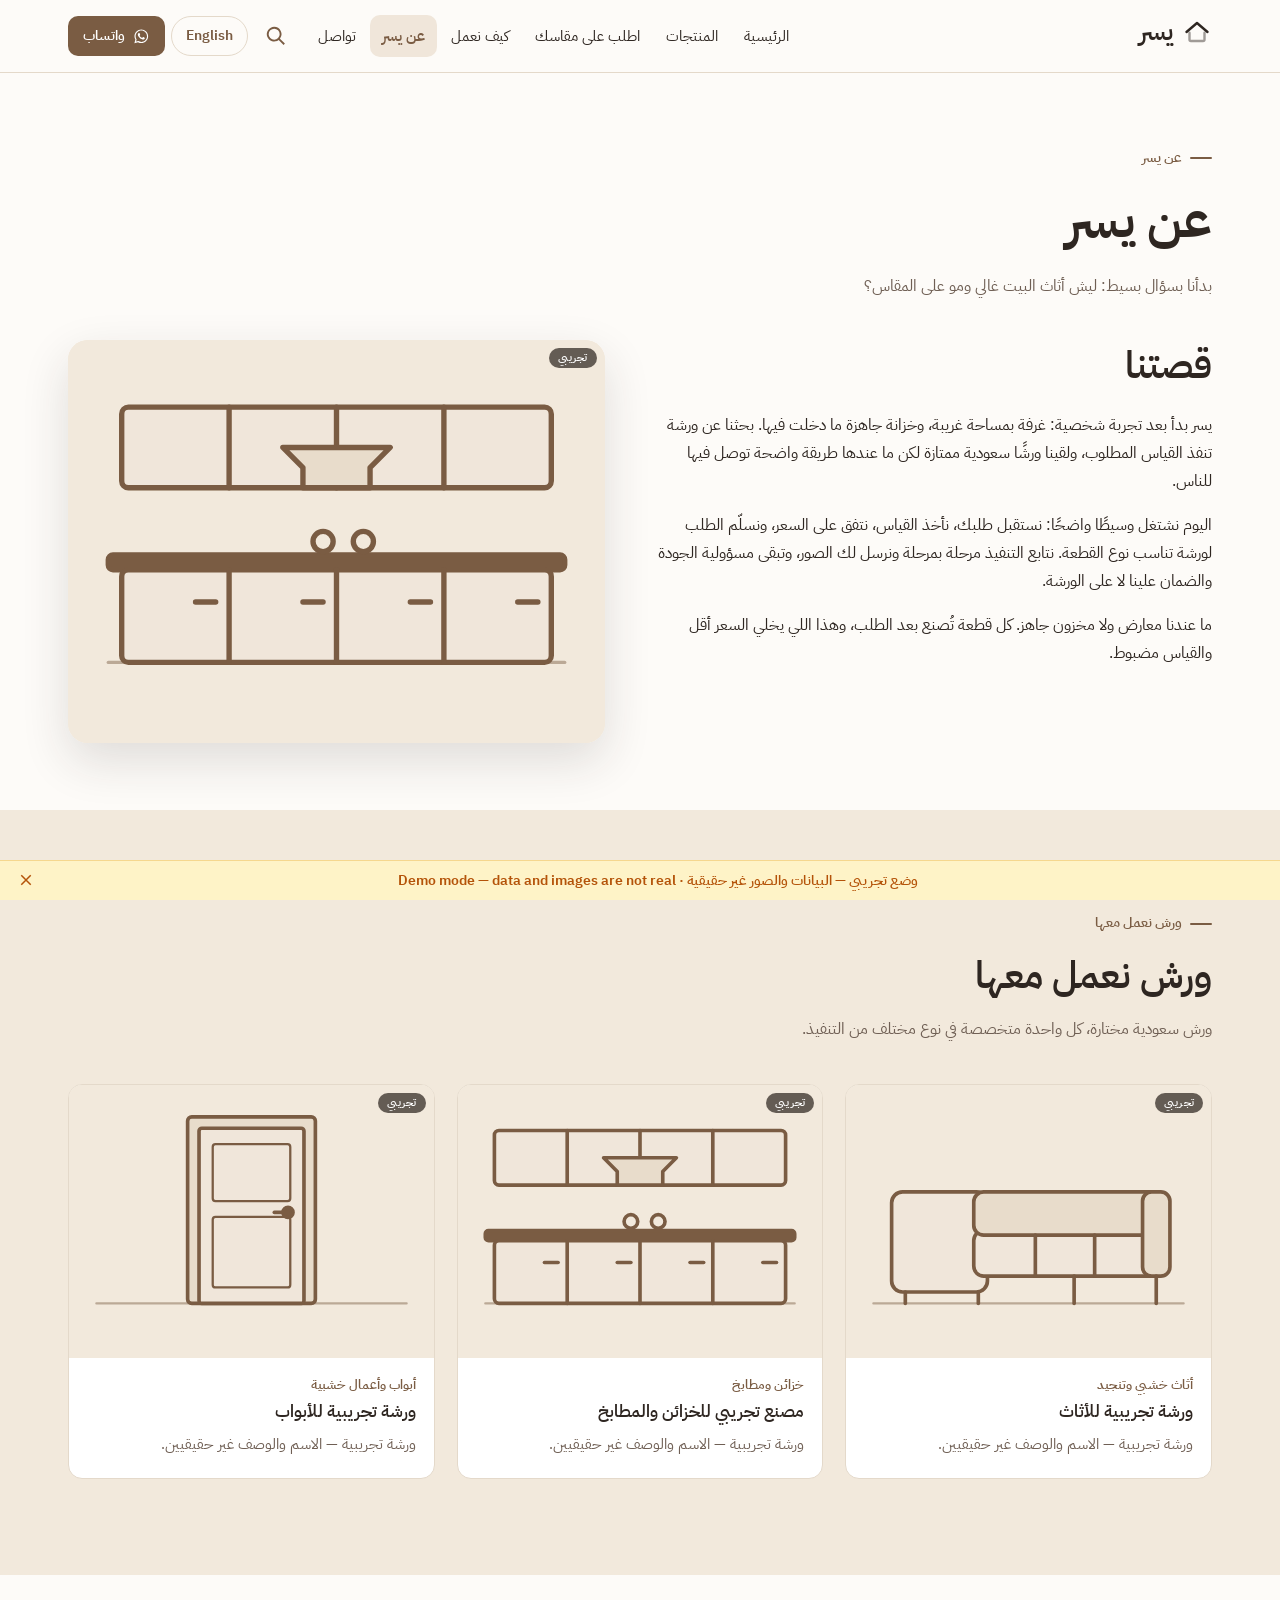
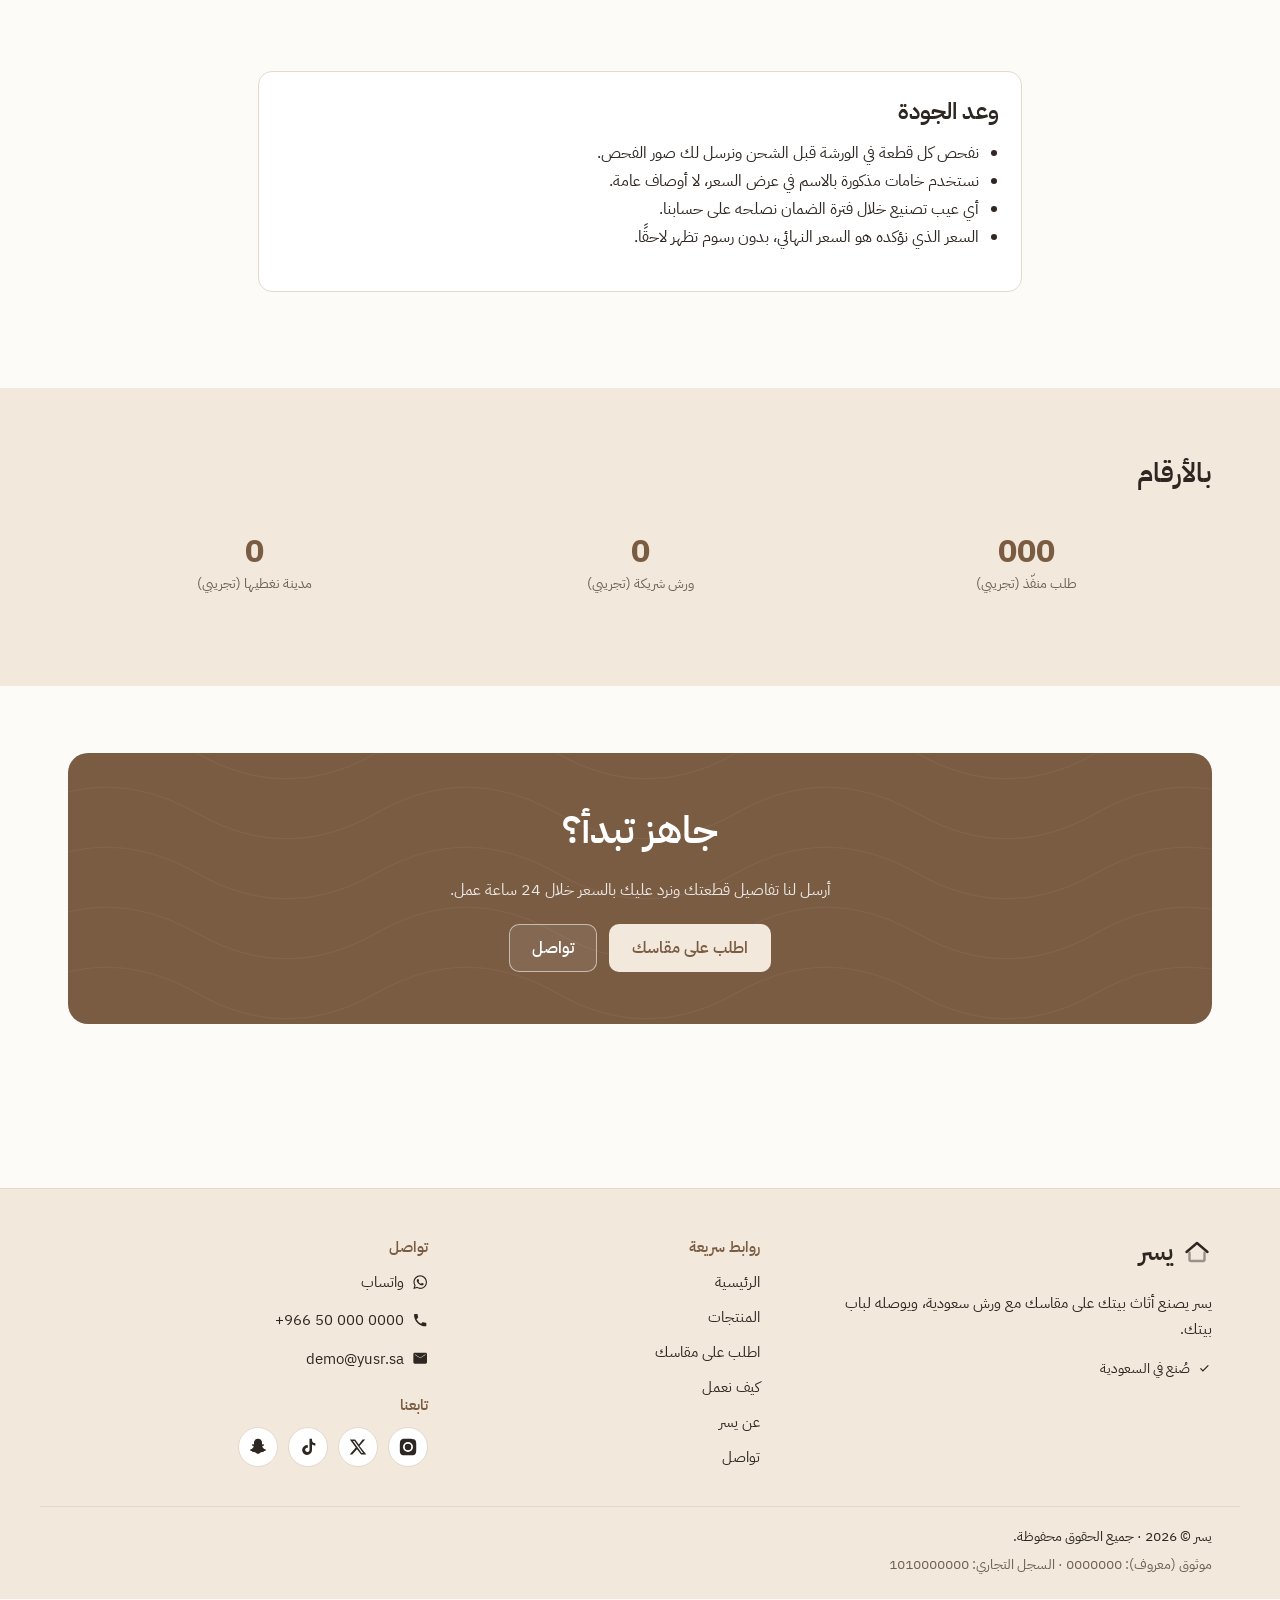
==== commit 6f95b540: "Lighten the palette and add a demo-data mode Palette - Colours are now the --color-* tokens at the t" ====
--- a/about.html
+++ b/about.html
@@ -5,7 +5,7 @@
 <meta name="viewport" content="width=device-width, initial-scale=1">
 <title>عن يسر | صناعة سعودية على المقاس</title>
 <meta name="description" content="قصة يسر، الورش الشريكة، ووعد الجودة الذي نلتزم به في كل طلب.">
-<meta name="theme-color" content="#4A3728">
+<meta name="theme-color" content="#7A5C43">
 <meta property="og:type" content="website">
 <meta property="og:site_name" content="يسر | Yusr">
 <meta property="og:url" content="https://yasser1164-ux.github.io/yusr/about.html">
--- a/css/styles.css
+++ b/css/styles.css
@@ -4,17 +4,31 @@
    ========================================================================== */
 
 :root {
-  --walnut: #4A3728;
-  --walnut-deep: #3A2B1F;
-  --walnut-soft: rgba(74, 55, 40, 0.08);
-  --sand: #E9DCC9;
-  --sand-deep: #DCCBB2;
-  --bg: #FAF7F2;
-  --surface: #FFFFFF;
-  --text: #1F1B17;
-  --muted: #6B5E54;
-  --border: #D9CFC2;
+  /* Palette — change colours here only. */
+  --color-ink:         #2E2621;   /* body text */
+  --color-ink-muted:   #6F5F54;   /* secondary text (darkened from #7A6A5E to keep 4.5:1 on sand) */
+  --color-ink-rgb:     46, 38, 33; /* for overlays and shadows */
+  --color-brand:       #7A5C43;   /* primary: buttons, links, icons */
+  --color-brand-hover: #674C36;   /* hover / pressed only */
+  --color-brand-soft:  #F0E6DA;   /* tinted backgrounds, chips, active states */
+  --color-bg:          #FDFBF8;   /* page background */
+  --color-surface:     #FFFFFF;   /* cards */
+  --color-sand:        #F2E9DC;   /* alternating section background */
+  --color-border:      #E4D9CA;
+
+  /* Role aliases used throughout the rules below. */
+  --walnut: var(--color-brand);
+  --walnut-deep: var(--color-brand-hover);
+  --walnut-soft: var(--color-brand-soft);
+  --sand: var(--color-sand);
+  --sand-deep: #E8DCCB;
+  --bg: var(--color-bg);
+  --surface: var(--color-surface);
+  --text: var(--color-ink);
+  --muted: var(--color-ink-muted);
+  --border: var(--color-border);
   --error: #8A2B18;
+  --shadow-rgb: var(--color-ink-rgb);
 
   --font-en: 'IBM Plex Sans', system-ui, -apple-system, 'Segoe UI', sans-serif;
   --font-ar: 'IBM Plex Sans Arabic', 'IBM Plex Sans', system-ui, 'Segoe UI', sans-serif;
@@ -24,9 +38,9 @@
   --r-sm: 10px;
   --r: 14px;
   --r-lg: 20px;
-  --shadow-sm: 0 1px 2px rgba(31, 27, 23, 0.05);
-  --shadow: 0 8px 24px rgba(31, 27, 23, 0.08);
-  --shadow-lg: 0 18px 48px rgba(31, 27, 23, 0.14);
+  --shadow-sm: 0 1px 2px rgba(var(--shadow-rgb), 0.05);
+  --shadow: 0 8px 24px rgba(var(--shadow-rgb), 0.08);
+  --shadow-lg: 0 18px 48px rgba(var(--shadow-rgb), 0.14);
   --container: 1200px;
   --gutter: 20px;
   --section-y: 56px;
@@ -73,7 +87,7 @@
 button { font: inherit; }
 
 :focus-visible { outline: 3px solid var(--walnut); outline-offset: 2px; border-radius: 4px; }
-.hero :focus-visible, .ftr :focus-visible, .lb :focus-visible, .search :focus-visible { outline-color: var(--sand); }
+.hero :focus-visible, .lb :focus-visible { outline-color: var(--sand); }
 
 [dir='rtl'] .i-dir { transform: scaleX(-1); }
 [hidden] { display: none !important; }
@@ -145,7 +159,7 @@
 .btn--primary:hover { background: var(--walnut-deep); color: #fff; box-shadow: var(--shadow); }
 .btn--sand { background: var(--sand); color: var(--walnut); }
 .btn--sand:hover { background: #fff; color: var(--walnut); }
-.btn--ghost { background: transparent; color: var(--walnut); border-color: var(--border); }
+.btn--ghost { background: transparent; color: var(--color-brand); border-color: var(--color-brand); }
 .btn--ghost:hover { background: var(--walnut-soft); color: var(--walnut); }
 .btn--ghost-light { background: rgba(255, 255, 255, .08); color: #fff; border-color: rgba(255, 255, 255, .55); }
 .btn--ghost-light:hover { background: rgba(255, 255, 255, .18); color: #fff; }
@@ -211,17 +225,18 @@
 
 .hdr {
   position: sticky; inset-block-start: 0; z-index: 60;
-  background: rgba(250, 247, 242, 0.94); backdrop-filter: blur(10px); -webkit-backdrop-filter: blur(10px);
-  border-block-end: 1px solid var(--border);
-  transition: transform 260ms ease;
-}
+  background: var(--color-bg);
+  border-block-end: 1px solid var(--color-border);
+  transition: transform 260ms ease, box-shadow 200ms ease;
+}
+.hdr--scrolled { box-shadow: 0 6px 20px rgba(var(--shadow-rgb), .07); }
 .hdr--hidden { transform: translateY(-100%); }
 .hdr__in { display: flex; align-items: center; gap: 8px; min-height: var(--hdr-h); }
 .hdr__brand { text-decoration: none; margin-inline-end: auto; }
 .hdr__actions { display: flex; align-items: center; gap: 4px; }
 .hdr__wa { display: none; }
 
-.logo { display: inline-flex; align-items: center; gap: 9px; color: var(--walnut); }
+.logo { display: inline-flex; align-items: center; gap: 9px; color: var(--color-ink); }
 .logo__mark { width: 30px; height: 30px; }
 .logo__word { font-size: 1.45rem; font-weight: 600; line-height: 1; letter-spacing: -0.01em; }
 html[lang='ar'] .logo__word { font-size: 1.6rem; }
@@ -234,12 +249,12 @@
 .nav { display: none; }
 body.nav-open .nav {
   display: flex; flex-direction: column; position: fixed; inset-block-start: var(--hdr-h); inset-inline: 0; inset-block-end: 0; z-index: 59;
-  background: var(--bg); border-block-start: 1px solid var(--border); padding: 16px var(--gutter) 28px; overflow-y: auto;
+  background: var(--bg); border-block-start: 1px solid var(--border); padding: 16px var(--gutter) calc(28px + var(--demo-offset, 0px)); overflow-y: auto;
 }
 .nav__list { display: flex; flex-direction: column; gap: 2px; list-style: none; margin: 0; padding: 0; }
 .nav__link { display: block; padding: 14px 12px; border-radius: var(--r-sm); color: var(--text); text-decoration: none; font-size: 1.1rem; }
 .nav__link:hover { background: var(--walnut-soft); color: var(--walnut); }
-.nav__link[aria-current='page'] { color: var(--walnut); font-weight: 600; background: var(--sand); }
+.nav__link[aria-current='page'] { color: var(--color-brand); font-weight: 600; background: var(--color-brand-soft); }
 .nav__drawer-foot { margin-block-start: auto; padding-block-start: 24px; }
 
 /* --------------------------------------------------------------- hero -- */
@@ -256,11 +271,11 @@
 .hero__media .img-box { height: 100%; aspect-ratio: auto; background: var(--walnut-deep); }
 .hero__overlay {
   position: absolute; inset: 0; z-index: 1;
-  background: linear-gradient(to top, rgba(31, 27, 23, .86) 0%, rgba(31, 27, 23, .45) 55%, rgba(31, 27, 23, .18) 100%);
+  background: linear-gradient(to top, rgba(var(--color-ink-rgb), .55) 0%, rgba(var(--color-ink-rgb), .15) 100%);
 }
 .hero__content { position: relative; z-index: 2; padding-block: 48px 40px; }
-.hero__title { font-size: clamp(2rem, 1.55rem + 2.2vw, 3.6rem); max-width: 16ch; margin-block-end: .35em; color: #fff; }
-.hero__text { font-size: 1.08rem; color: rgba(255, 255, 255, .84); max-width: 48ch; margin-block-end: 26px; }
+.hero__title { font-size: clamp(2rem, 1.55rem + 2.2vw, 3.6rem); max-width: 16ch; margin-block-end: .35em; color: #fff; text-shadow: 0 1px 3px rgba(var(--color-ink-rgb), .45); }
+.hero__text { font-size: 1.08rem; color: rgba(255, 255, 255, .92); max-width: 48ch; margin-block-end: 26px; text-shadow: 0 1px 2px rgba(var(--color-ink-rgb), .45); }
 
 /* ----------------------------------------------------- category tiles -- */
 
@@ -277,7 +292,7 @@
 .tile .img-box img { transition: transform 600ms ease; }
 .tile__body {
   position: absolute; inset: 0; z-index: 1; display: flex; flex-direction: column; justify-content: flex-end; gap: 2px; padding: 14px;
-  background: linear-gradient(to top, rgba(31, 27, 23, .88) 0%, rgba(31, 27, 23, .35) 45%, rgba(31, 27, 23, 0) 75%);
+  background: linear-gradient(to top, rgba(var(--color-ink-rgb), .88) 0%, rgba(var(--color-ink-rgb), .35) 45%, rgba(var(--color-ink-rgb), 0) 75%);
 }
 .tile__icon { display: inline-flex; width: 30px; height: 30px; align-items: center; justify-content: center; border-radius: 8px; background: rgba(255,255,255,.14); margin-block-end: 6px; }
 .tile__icon svg { width: 18px; height: 18px; }
@@ -346,7 +361,7 @@
 /* Lightbox */
 .lb {
   position: fixed; inset: 0; z-index: 120; display: grid; place-items: center;
-  background: rgba(31, 27, 23, .94); color: #fff; padding: 56px 12px 24px;
+  background: rgba(var(--color-ink-rgb), .94); color: #fff; padding: 56px 12px calc(24px + var(--demo-offset, 0px));
 }
 .lb__fig { margin: 0; width: min(100%, 1100px); display: flex; flex-direction: column; gap: 12px; align-items: center; }
 .lb__stage { display: block; max-width: 100%; }
@@ -377,7 +392,7 @@
 
 /* ------------------------------------------------------------- search -- */
 
-.search { position: fixed; inset: 0; z-index: 110; background: rgba(31, 27, 23, .55); }
+.search { position: fixed; inset: 0; z-index: 110; background: rgba(var(--color-ink-rgb), .55); }
 .search__panel { background: var(--bg); max-height: 100%; overflow-y: auto; padding-block: 16px 32px; border-block-end: 1px solid var(--border); }
 .search__top { display: flex; align-items: center; justify-content: space-between; gap: 12px; }
 .search__title { font-size: 1.1rem; margin: 0; }
@@ -400,7 +415,7 @@
 /* -------------------------------------------------------- sticky WhatsApp -- */
 
 .wa-fab {
-  position: fixed; inset-block-end: 16px; inset-inline-end: 16px; z-index: 55;
+  position: fixed; inset-block-end: calc(16px + var(--demo-offset, 0px)); inset-inline-end: 16px; z-index: 55;
   display: inline-flex; align-items: center; gap: 8px; min-height: 50px; padding: 12px 18px;
   background: var(--walnut); color: #fff; border-radius: 999px; font-weight: 600; text-decoration: none; box-shadow: var(--shadow-lg);
   transform: translateY(120%); opacity: 0; transition: transform 260ms ease, opacity 260ms ease;
@@ -441,7 +456,7 @@
 .pgal { margin: 0; }
 .pgal__main { position: relative; display: block; width: 100%; padding: 0; border: 0; background: var(--sand); border-radius: var(--r-lg); overflow: hidden; cursor: zoom-in; box-shadow: var(--shadow); }
 .pgal__main:disabled { cursor: default; }
-.pgal__zoom { position: absolute; inset-block-end: 12px; inset-inline-end: 12px; display: inline-flex; width: 38px; height: 38px; align-items: center; justify-content: center; border-radius: 50%; background: rgba(250,247,242,.9); color: var(--walnut); }
+.pgal__zoom { position: absolute; inset-block-end: 12px; inset-inline-end: 12px; display: inline-flex; width: 38px; height: 38px; align-items: center; justify-content: center; border-radius: 50%; background: var(--color-bg); color: var(--walnut); }
 .pgal__thumbs { display: flex; gap: 10px; margin-block-start: 12px; flex-wrap: wrap; }
 .pgal__thumb { width: 78px; padding: 0; border: 2px solid transparent; border-radius: var(--r-sm); overflow: hidden; background: var(--sand); cursor: pointer; transition: border-color var(--t); }
 .pgal__thumb[aria-pressed='true'] { border-color: var(--walnut); }
@@ -538,14 +553,14 @@
 
 /* ------------------------------------------------------------- footer -- */
 
-.ftr { background: var(--walnut); color: rgba(255, 255, 255, .85); padding-block: 48px 22px; margin-block-start: var(--section-y); }
-.ftr a { color: #fff; text-decoration: none; }
-.ftr a:hover { color: #fff; text-decoration: underline; }
-.ftr .logo { color: #fff; }
+.ftr { background: var(--color-sand); color: var(--color-ink); padding-block: 48px 22px; margin-block-start: var(--section-y); border-block-start: 1px solid var(--color-border); }
+.ftr a { color: var(--color-ink); text-decoration: none; }
+.ftr a:hover { color: var(--color-brand); text-decoration: underline; }
+.ftr .logo { color: var(--color-ink); }
 .ftr__grid { display: grid; gap: 32px; }
 .ftr__brand { display: inline-block; margin-block-end: 14px; }
 .ftr__about { max-width: 42ch; font-size: .93rem; }
-.ftr__title { font-size: .95rem; color: #fff; margin-block: 0 12px; }
+.ftr__title { font-size: .95rem; color: var(--color-brand); margin-block: 0 12px; }
 .ftr__title + .ftr__title, .social + .ftr__title, .ftr__links + .ftr__title { margin-block-start: 20px; }
 .ftr__links { list-style: none; margin: 0 0 6px; padding: 0; display: grid; gap: 9px; font-size: .93rem; }
 .with-icon { display: inline-flex; align-items: center; gap: 8px; }
@@ -553,11 +568,11 @@
 .ftr__made { display: inline-flex; align-items: center; gap: 7px; font-size: .85rem; margin: 0; }
 .ftr__made svg { width: 1.1em; height: 1.1em; }
 .social { display: flex; gap: 10px; }
-.social__link { display: inline-flex; align-items: center; justify-content: center; width: 40px; height: 40px; border: 1px solid rgba(255, 255, 255, .3); border-radius: 50%; }
-.social__link:hover { background: rgba(255, 255, 255, .14); }
-.ftr__bottom { border-block-start: 1px solid rgba(255, 255, 255, .18); margin-block-start: 30px; padding-block-start: 18px; font-size: .85rem; display: grid; gap: 4px; }
+.social__link { display: inline-flex; align-items: center; justify-content: center; width: 40px; height: 40px; border: 1px solid var(--color-border); background: var(--color-surface); border-radius: 50%; }
+.social__link:hover { background: var(--color-brand-soft); }
+.ftr__bottom { border-block-start: 1px solid var(--color-border); margin-block-start: 30px; padding-block-start: 18px; font-size: .85rem; display: grid; gap: 4px; }
 .ftr__bottom p { margin: 0; }
-.ftr__legal { color: rgba(255, 255, 255, .65); }
+.ftr__legal { color: var(--muted); }
 
 /* ------------------------------------------------------------- reveal -- */
 
@@ -597,7 +612,7 @@
   .catalog__tools { gap: 12px; }
   .gal { display: block; columns: 3; column-gap: 14px; overflow: visible; padding-inline: var(--gutter); }
   .gal__item { display: block; flex: none; max-width: none; break-inside: avoid; margin-block-end: 14px; }
-  .lb { padding: 24px 72px; }
+  .lb { padding: 24px 72px calc(24px + var(--demo-offset, 0px)); }
 }
 
 @media (min-width: 1024px) {
@@ -630,3 +645,39 @@
   .hdr, .ftr, .btn, .wa-fab, .nav-toggle { display: none !important; }
   body { background: #fff; }
 }
+
+/* --------------------------------------------------------- demo mode --- */
+
+.demo-banner {
+  position: fixed; inset-block-end: 0; inset-inline: 0; z-index: 130;
+  display: flex; align-items: center; justify-content: center; gap: 12px; flex-wrap: wrap;
+  padding: 10px 52px 10px 16px; background: #FEF3C7; color: #B45309; border-block-start: 1px solid #F5D78E;
+  font-size: .85rem; font-weight: 600; line-height: 1.4; text-align: center;
+}
+[dir='rtl'] .demo-banner { padding: 10px 16px 10px 52px; }
+.demo-banner__x {
+  position: absolute; inset-block-start: 50%; inset-inline-end: 8px; transform: translateY(-50%);
+  width: 36px; height: 36px; border: 0; border-radius: 50%; background: transparent; color: #B45309; cursor: pointer;
+  display: inline-flex; align-items: center; justify-content: center;
+}
+.demo-banner__x:hover { background: rgba(180, 83, 9, .12); }
+.demo-banner__x svg { width: 18px; height: 18px; }
+body.demo-banner-on { padding-block-end: var(--demo-offset, 0px); }
+
+.toast {
+  position: fixed; inset-block-end: calc(24px + var(--demo-offset, 0px)); inset-inline-start: 50%; transform: translate(-50%, 8px);
+  z-index: 140; max-width: calc(100vw - 32px); padding: 10px 16px; border-radius: 999px;
+  background: var(--color-ink); color: #fff; font-size: .88rem; box-shadow: var(--shadow-lg);
+  opacity: 0; transition: opacity var(--t), transform var(--t); pointer-events: none;
+}
+.toast.is-on { opacity: 1; transform: translate(-50%, 0); }
+[dir='rtl'] .toast { transform: translate(50%, 8px); }
+[dir='rtl'] .toast.is-on { transform: translate(50%, 0); }
+
+/* "تجريبي" corner tag on any demo-filled image */
+.img-box[data-demo]::after {
+  content: 'تجريبي'; position: absolute; inset-block-start: 8px; inset-inline-start: 8px; z-index: 1;
+  padding: 2px 9px; border-radius: 999px; background: rgba(var(--color-ink-rgb), .72); color: #fff;
+  font-size: .68rem; font-weight: 600; line-height: 1.5; letter-spacing: .02em;
+}
+html[lang='en'] .img-box[data-demo]::after { content: 'Demo'; }
